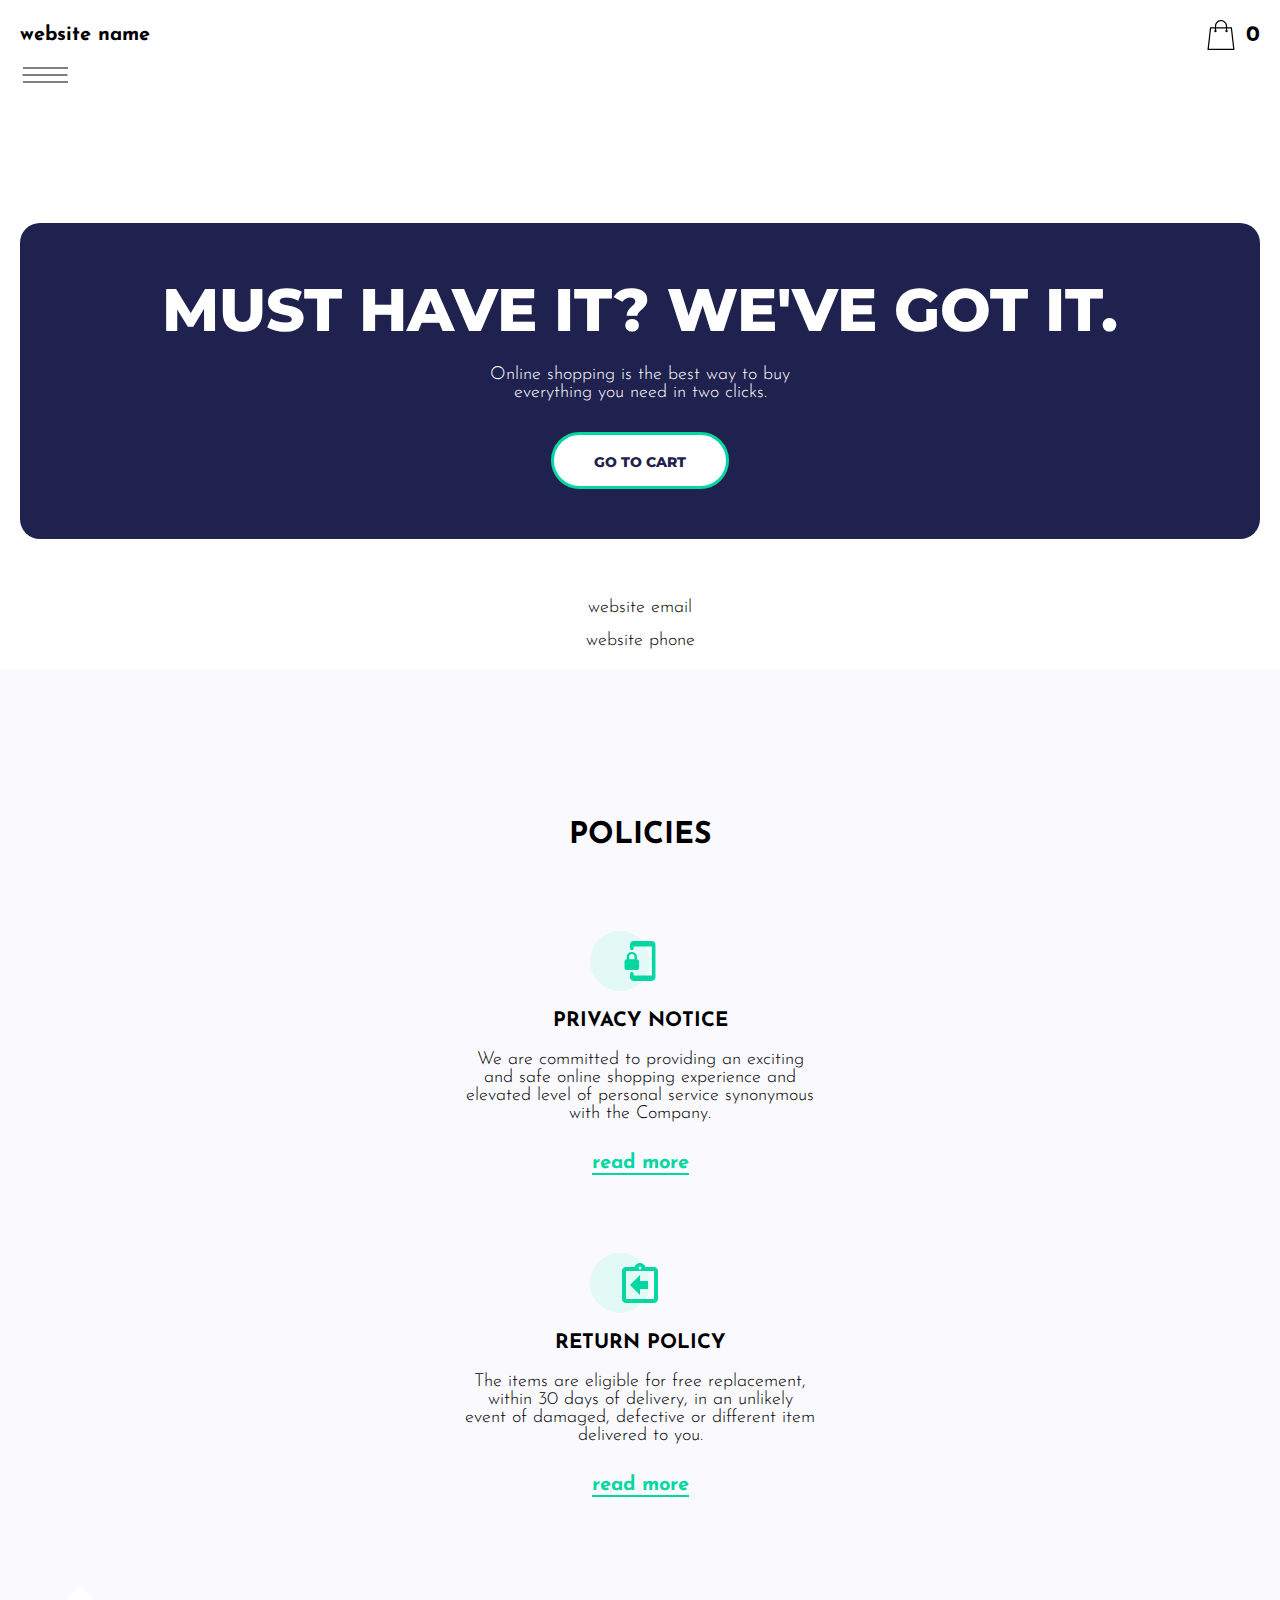
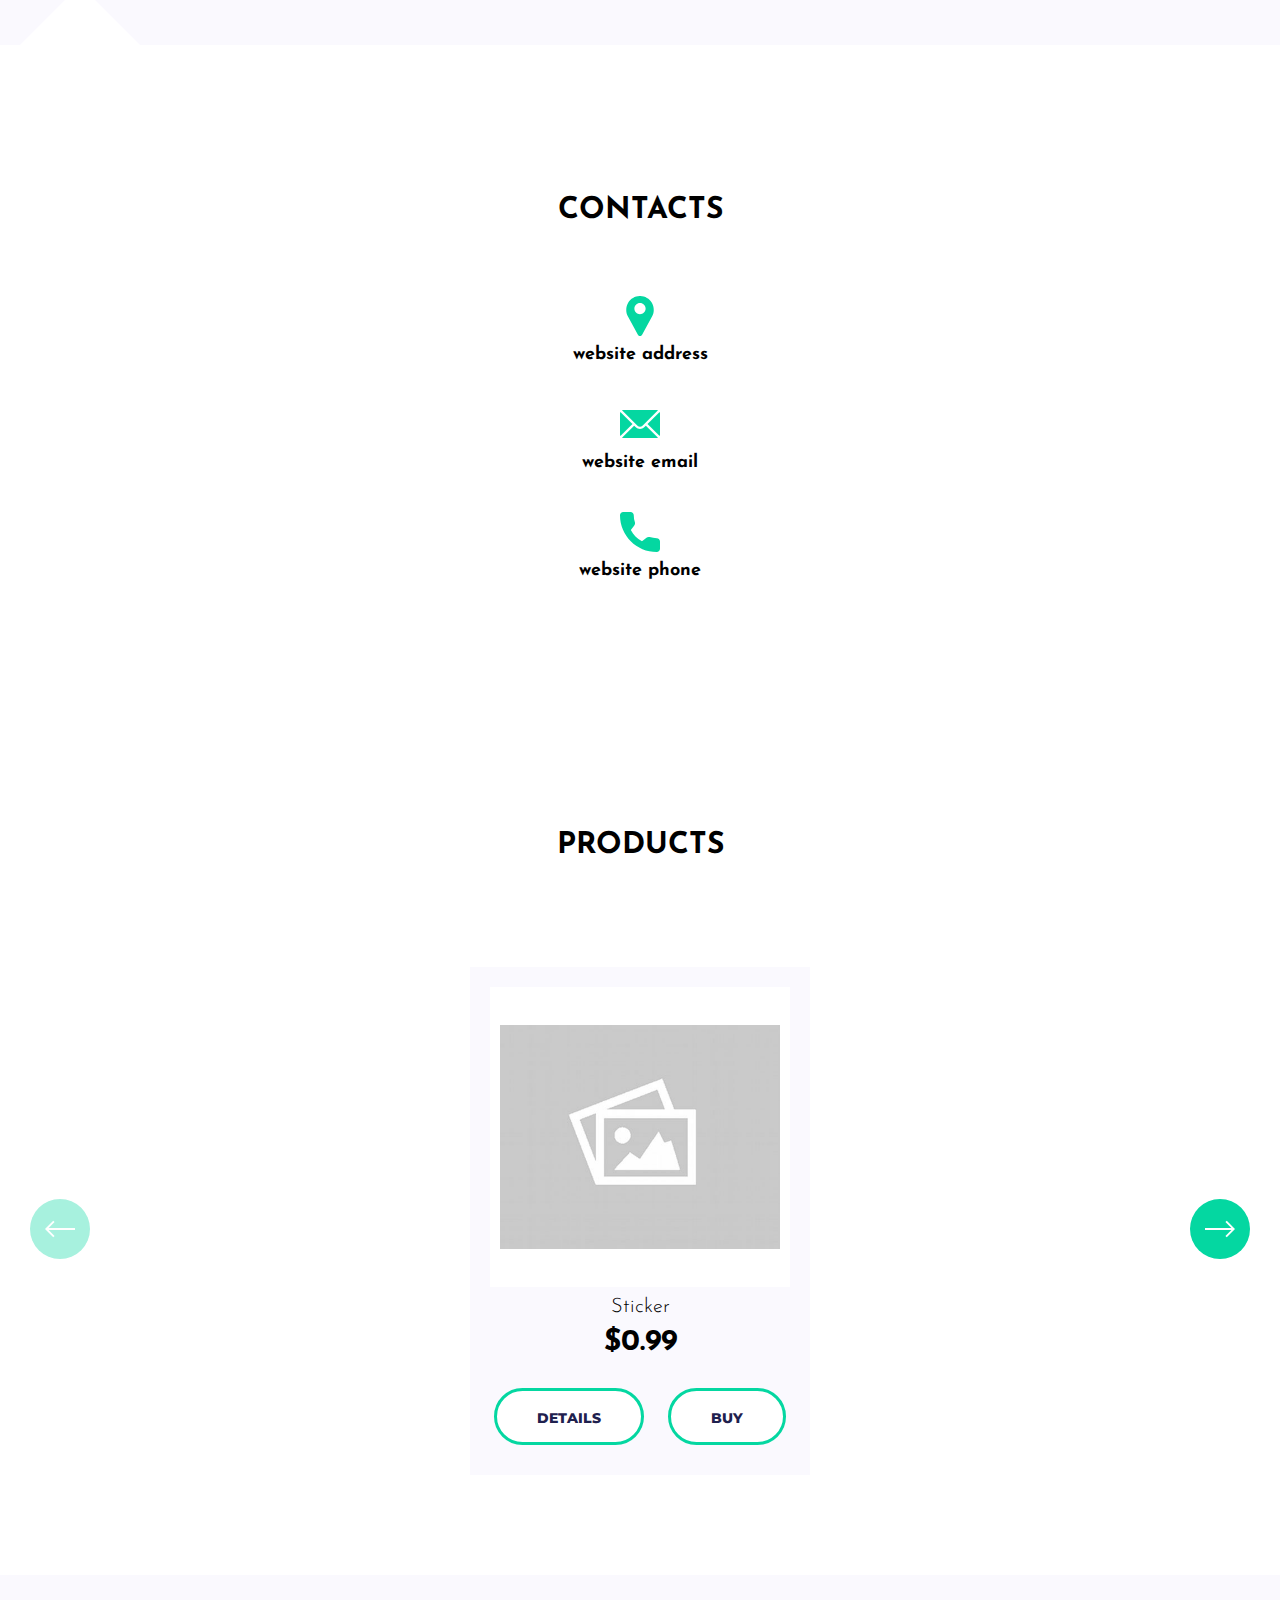
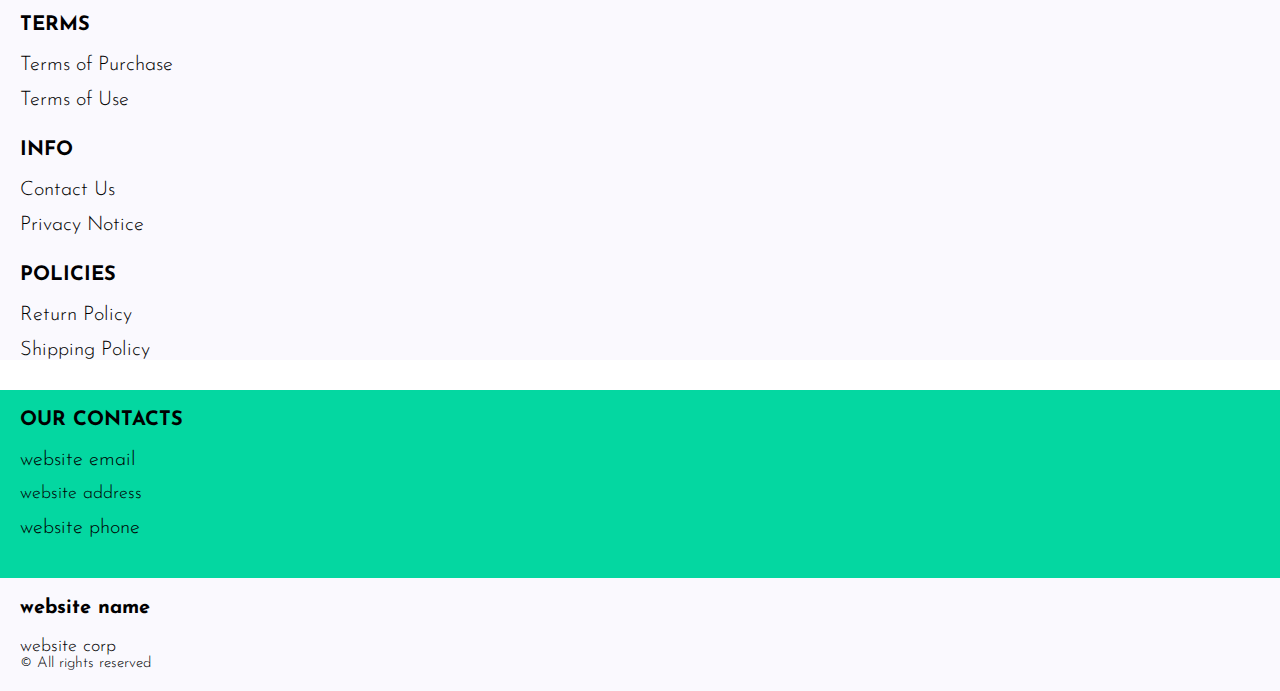
==== index.html @ 1141de42 "+" ====
<!DOCTYPE html>
<html lang="en">

<head>
  <meta charset="UTF-8" />
  <meta http-equiv="X-UA-Compatible" content="IE=edge" />
  <meta name="viewport" content="width=device-width, initial-scale=1.0" />
  <link rel="stylesheet" href="./css/style.css" />
  <title>Shop</title>


</head>

<body>


  <div class="wrapper">


    <div class="error__overlay js_error__overlay">
      <div class="error">
        <span class="text bold error__text error__title">ERROR:</span>
        <p class="text error__text">You cannot add more than $500 worth of items to your cart.</p>
        <p class="text error__text">The selected item will not be added.</p>
        <button class="text error__btn js_error__btn">close</button>
      </div>
    </div>

    <main class="main">

     <div class="hero__wrapper-main">
      <div class="header__wrapper">
        <div class="container">
       
       
          <header class="header">
           
             
              <div class="header__top">
                <a href="./index.html" class="header__logo logo js_website-name"></a>
                <a href="./shop.html" class="cart__span-box">
                     
                  <svg version="1.0" xmlns="http://www.w3.org/2000/svg"
                  width="884.000000pt" height="980.000000pt" viewBox="0 0 884.000000 980.000000"
                  preserveAspectRatio="xMidYMid meet">
                 
                 <g transform="translate(0.000000,980.000000) scale(0.100000,-0.100000)"
                  stroke="none">
                 <path d="M4190 9785 c-397 -49 -766 -214 -1078 -479 -198 -169 -378 -403 -492
                 -640 -142 -295 -175 -460 -186 -931 -2 -126 -7 -254 -10 -282 l-5 -53 -784 0
                 c-431 0 -786 -4 -789 -8 -7 -11 -57 -438 -256 -2182 -403 -3524 -580 -5101
                 -580 -5162 l0 -48 4410 0 4410 0 0 46 c0 53 -25 278 -250 2264 -404 3559 -578
                 5068 -586 5082 -3 4 -358 8 -789 8 l-784 0 -5 53 c-3 28 -8 164 -11 301 -8
                 366 -25 491 -96 700 -298 870 -1211 1443 -2119 1331z m555 -419 c203 -46 435
                 -147 597 -262 109 -78 297 -267 375 -377 70 -100 168 -287 207 -395 71 -198
                 96 -386 96 -709 l0 -223 -1600 0 -1600 0 0 219 c0 228 11 374 36 501 39 191
                 146 435 267 607 77 109 266 299 372 375 197 139 461 247 680 278 97 14 489 4
                 570 -14z m-2315 -2595 l0 -219 -54 -40 c-105 -80 -151 -185 -144 -331 6 -113
                 44 -197 122 -269 90 -81 132 -97 261 -97 98 0 116 3 167 27 76 35 153 109 192
                 183 30 57 31 65 31 175 0 106 -2 119 -28 170 -16 30 -57 84 -93 120 l-64 66 0
                 217 0 217 1600 0 1600 0 0 -217 0 -217 -64 -66 c-36 -36 -77 -90 -93 -120 -26
                 -51 -28 -64 -28 -170 0 -110 1 -118 31 -175 39 -74 116 -148 192 -183 51 -24
                 69 -27 167 -27 129 0 171 16 261 97 78 72 116 156 122 269 7 145 -38 248 -144
                 332 l-54 42 0 217 0 218 615 0 c338 0 615 -3 615 -7 0 -5 5 -37 10 -73 18
                 -125 261 -2247 520 -4540 197 -1744 221 -1961 215 -1971 -8 -12 -7922 -12
                 -7929 0 -7 10 30 344 224 2061 291 2568 505 4432 516 4498 l6 32 614 0 614 0
                 0 -219z"/>
                 </g>
                 </svg>
                    <span class="cart__span js_cart__span"></span>
                </a>
            </div>
            <div class="header-block">
              <div class="header__top-box">
                <button class="header__btn js_menu-btn">
                  <span></span>
                </button>
               </div>
            </div>
          </header>
       
        </div>
      </div>
      <div class="header__wrapper header__wrapper--bottom">
        <div class="container">
          <nav class="nav js_menu">
                
                
            <ul class="nav__list">
              <li class="nav__item">
                <a href="./return.html" class="nav__link">Return Policy</a>
                </li>
                <li class="nav__item">
                  <a href="./shipping.html" class="nav__link">Shipping Policy</a>
                </li>
              </li>
              <li class="nav__item">
                <a href="./contacts.html" class="nav__link">Contact Us</a>
              </li>
              <li class="nav__item">
                <a href="./privacy.html" class="nav__link">Privacy Notice</a>
              </li>
              <li class="nav__item">
                <a href="./purchase.html" class="nav__link">Terms of Purchase</a>
              </li>
              <li class="nav__item">
                <a href="./use.html" class="nav__link">Terms of Use</a>
              </li>

            </ul>
          </nav>
        </div>
      </div>
  
      <div class="hero__wrapper"> 
        <div class="container">
          <section class="hero">
            <div class="hero__block">
           
                <div class="hero-box">
                  <h1 class="title js_main-title"></h1>  
                <p class="text js_sub-title"></p>
                <a href="./shop.html" class="btn">go to cart</a>
                </div>
             
            </div>

            <ul class="hero__list">
              <li class="hero__item">
                <a href="" class="text hero__link js_website-email"></a>
              </li>
              <li class="hero__item">
                <a href="" class="text hero__link js_website-phone"></a>
              </li>
            </ul>
          </section>
        </div>
      </div>
    </div>

    <!-- <svg xmlns="http://www.w3.org/2000/svg" xmlns:xlink="http://www.w3.org/1999/xlink" x="0px" y="0px"
	  viewBox="0 0 165 165" enable-background="new 0 0 165 165" xml:space="preserve">
<g>
	
  <circle fill="none" stroke="#04d7a1" stroke-width="9" stroke-miterlimit="23" stroke-dasharray="1.0048,6.0288" cx="82.453" cy="82.563" r="75"/>
</g>
</svg> -->

    <div class="policy__wrapper">
      <div class="container">
        <section class="policy">
          
         
          <h3 class="sub-title"> Policies</h3>
          <div class="policy__box">
            <ul class="policy__list">
              <li class="policy__item">
                <div class="policy__block">
                
                  <div class="policy-box">
                    <svg class="policy__icon" viewBox="0 0 17 22" version="1.1" xmlns="http://www.w3.org/2000/svg" xmlns:xlink="http://www.w3.org/1999/xlink">

                      <g id="Icons" stroke="none" stroke-width="1" fill="none" fill-rule="evenodd">
                        <g id="Rounded" transform="translate(-682.000000, -1261.000000)">
                          <g id="Communication" transform="translate(100.000000, 1162.000000)">
                            <g id="-Round-/-Communication-/-phonelink_lock" transform="translate(578.000000, 98.000000)">
                              <g transform="translate(0.000000, 0.000000)">
                                <polygon id="Path" points="0 0 24 0 24 24 0 24"></polygon>
                                <path d="M19,1 L9,1 C7.9,1 7,1.9 7,3 L7,5 C7,5.55 7.45,6 8,6 C8.55,6 9,5.55 9,5 L9,4 L19,4 L19,20 L9,20 L9,19 C9,18.45 8.55,18 8,18 C7.45,18 7,18.45 7,19 L7,21 C7,22.1 7.9,23 9,23 L19,23 C20.1,23 21,22.1 21,21 L21,3 C21,1.9 20.1,1 19,1 Z M10.8,11 L10.8,9.5 C10.8,8.1 9.4,7 8,7 C6.6,7 5.2,8.1 5.2,9.5 L5.2,11 C4.6,11 4,11.6 4,12.2 L4,15.7 C4,16.4 4.6,17 5.2,17 L10.7,17 C11.4,17 12,16.4 12,15.8 L12,12.3 C12,11.6 11.4,11 10.8,11 Z M9.5,11 L6.5,11 L6.5,9.5 C6.5,8.7 7.2,8.2 8,8.2 C8.8,8.2 9.5,8.7 9.5,9.5 L9.5,11 Z" id="🔹Icon-Color" fill="#04d7a1"></path>
                              </g>
                            </g>
                          </g>
                        </g>
                      </g>
                    </svg>
                  </div> 
                    <h3 class="policy__title">PRIVACY NOTICE</h3>
                    <p class="text">We are committed to providing an exciting and safe online shopping experience and elevated level of personal service synonymous with the Company.</p>
                    <a href="./privacy.html" class="policy__btn">read more</a> 
                              
                </div>
              
              </li>
              <li class="policy__item">
                <div class="policy__block">
                
                  <div class="policy-box">
                    <svg class="policy__icon" viewBox="0 0 18 20" version="1.1" xmlns="http://www.w3.org/2000/svg" xmlns:xlink="http://www.w3.org/1999/xlink">

                      <g id="Icons" stroke="none" stroke-width="1" fill="none" fill-rule="evenodd">
                        <g id="Outlined" transform="translate(-613.000000, -199.000000)">
                          <g id="Action" transform="translate(100.000000, 100.000000)">
                            <g id="Outlined-/-Action-/-assignment_return" transform="translate(510.000000, 98.000000)">
                              <g>
                                <polygon id="Path" points="0 0 24 0 24 24 0 24"></polygon>
                                <path d="M12,14 L16,14 L16,10 L12,10 L12,7 L7,12 L12,17 L12,14 Z M19,3 L14.82,3 C14.4,1.84 13.3,1 12,1 C10.7,1 9.6,1.84 9.18,3 L5,3 C4.86,3 4.73,3.01 4.6,3.04 C4.21,3.12 3.86,3.32 3.59,3.59 C3.41,3.77 3.26,3.99 3.16,4.23 C3.06,4.46 3,4.72 3,5 L3,19 C3,19.27 3.06,19.54 3.16,19.78 C3.26,20.02 3.41,20.23 3.59,20.42 C3.86,20.69 4.21,20.89 4.6,20.97 C4.73,20.99 4.86,21 5,21 L19,21 C20.1,21 21,20.1 21,19 L21,5 C21,3.9 20.1,3 19,3 Z M12,2.75 C12.41,2.75 12.75,3.09 12.75,3.5 C12.75,3.91 12.41,4.25 12,4.25 C11.59,4.25 11.25,3.91 11.25,3.5 C11.25,3.09 11.59,2.75 12,2.75 Z M19,19 L5,19 L5,5 L19,5 L19,19 Z" id="🔹-Icon-Color" fill="#04d7a1"></path>
                              </g>
                            </g>
                          </g>
                        </g>
                      </g>
                    </svg>
                  </div>
                    <h3 class="policy__title">RETURN POLICY</h3>
                  <p class="text">The items are eligible for free replacement, within 30 days of delivery, in an unlikely event of damaged, defective or different item delivered to you.</p>
                  <a href="./return.html" class="policy__btn">read more</a>
              
                </div>
               
              </li>
            </ul>
          </div>
       
        </section>
      </div>
    </div>

    <div class="contacts__wrapper">

      <div class="container">
        <section class="contacts">
          <h3 class="sub-title">Contacts</h3>
          <ul class="contacts__list">
        
            <li class="contacts__item">
              <svg class="contacts__svg" enable-background="new 0 0 512 512" viewBox="0 0 512 512" xmlns="http://www.w3.org/2000/svg"><g><path d="m407.579 87.677c-31.073-53.624-86.265-86.385-147.64-87.637-2.62-.054-5.257-.054-7.878 0-61.374 1.252-116.566 34.013-147.64 87.637-31.762 54.812-32.631 120.652-2.325 176.123l126.963 232.387c.057.103.114.206.173.308 5.586 9.709 15.593 15.505 26.77 15.505 11.176 0 21.183-5.797 26.768-15.505.059-.102.116-.205.173-.308l126.963-232.387c30.304-55.471 29.435-121.311-2.327-176.123zm-151.579 144.323c-39.701 0-72-32.299-72-72s32.299-72 72-72 72 32.299 72 72-32.298 72-72 72z"/></g></svg>
              <span class="text js_website-address">website address</span>
             </li>
          
<li class="contacts__item contacts__item-link">
  <svg class="contacts__svg" xmlns="http://www.w3.org/2000/svg" xmlns:xlink="http://www.w3.org/1999/xlink" x="0px" y="0px"
viewBox="0 0 512 512" style="enable-background:new 0 0 512 512;" xml:space="preserve">
<g><g>
 <path d="M507.49,101.721L352.211,256L507.49,410.279c2.807-5.867,4.51-12.353,4.51-19.279V121
   C512,114.073,510.297,107.588,507.49,101.721z"/>
</g></g>
<g><g>
 <path d="M467,76H45c-6.927,0-13.412,1.703-19.279,4.51l198.463,197.463c17.548,17.548,46.084,17.548,63.632,0L486.279,80.51
   C480.412,77.703,473.927,76,467,76z"/>
</g></g>
<g><g>
 <path d="M4.51,101.721C1.703,107.588,0,114.073,0,121v270c0,6.927,1.703,13.413,4.51,19.279L159.789,256L4.51,101.721z"/>
</g></g>
<g><g>
 <path d="M331,277.211l-21.973,21.973c-29.239,29.239-76.816,29.239-106.055,0L181,277.211L25.721,431.49
   C31.588,434.297,38.073,436,45,436h422c6.927,0,13.412-1.703,19.279-4.51L331,277.211z"/>
</g></g>
</svg>
              <a href="mailto:website email" class="text js_website-email">website email</a>
              </li>

<li class="contacts__item contacts__item-link">
  <svg class="contacts__svg" xmlns="http://www.w3.org/2000/svg" xmlns:xlink="http://www.w3.org/1999/xlink" x="0px" y="0px"
  viewBox="0 0 384 384" style="enable-background:new 0 0 384 384;" xml:space="preserve">
  <g><g>
   <path d="M353.188,252.052c-23.51,0-46.594-3.677-68.469-10.906c-10.719-3.656-23.896-0.302-30.438,6.417l-43.177,32.594
     c-50.073-26.729-80.917-57.563-107.281-107.26l31.635-42.052c8.219-8.208,11.167-20.198,7.635-31.448
     c-7.26-21.99-10.948-45.063-10.948-68.583C132.146,13.823,118.323,0,101.333,0H30.813C13.823,0,0,13.823,0,30.813
     C0,225.563,158.438,384,353.188,384c16.99,0,30.813-13.823,30.813-30.813v-70.323C384,265.875,370.177,252.052,353.188,252.052z"
     />
  </g></g>
  </svg>
                <a href="tel:website phone" class="text js_website-phone">website phone</a>
              </li>
          </ul>
        </section>
      </div>
    </div>




    <div class="products__wrapper hero-products" >

        

      <div class="container">
      <section class="products">
     
        <div class="products__box">

<h3 class="sub-title ">Products</h3>


        </div>
        <div class="sub-title__box">
          <p class="text success-message js_success-message">Success! You have added <span
              class="js_success-product-name"></span> to your shopping cart!</p>
        </div>
        <div class="swiper__box">
          <div class="swiper mySwiper">
            <div class="swiper-wrapper js_products__list">
            </div>
            <div class="swiper-button-next">
              <svg xmlns="http://www.w3.org/2000/svg" xmlns:xlink="http://www.w3.org/1999/xlink" x="0px" y="0px" viewBox="0 0 476.213 476.213" style="enable-background:new 0 0 476.213 476.213;" xml:space="preserve">
                <polygon points="345.606,107.5 324.394,128.713 418.787,223.107 0,223.107 0,253.107 418.787,253.107 324.394,347.5 
                  345.606,368.713 476.213,238.106 "></polygon>
                </svg>
            </div>
            <div class="swiper-button-prev">
              <svg xmlns="http://www.w3.org/2000/svg" xmlns:xlink="http://www.w3.org/1999/xlink" x="0px" y="0px" viewBox="0 0 476.213 476.213" style="enable-background:new 0 0 476.213 476.213;" xml:space="preserve">
                <polygon points="476.213,223.107 57.427,223.107 151.82,128.713 130.607,107.5 0,238.106 130.607,368.714 151.82,347.5 
                  57.427,253.107 476.213,253.107 "></polygon>
                </svg>
            </div>
          </div>
        </div>


      </section>
    </div>
    </div>   





  
</main>
   
  
   
 
<div class="footer__wrapper">
  <div class="footer__sub-wrapper">
  <div class="container">
    <footer class="footer">

      <div class="footer__top">
        <div class="footer__top-block">
        
          <div class="footer__block">
            <p class="footer__title">Terms</p>
            <ul class="footer__list">
              <li class="footer__item">
                <a href="./purchase.html" class="footer__link">Terms of Purchase</a>
               </li>
               <li class="footer__item">
                 <a href="./use.html" class="footer__link">Terms of Use</a>
                </li>
            </ul>
          </div>
          <div class="footer__block">
            <p class="footer__title">Info</p>
            <ul class="footer__list">
              <li class="footer__item">
                <a href="./contacts.html" class="footer__link">Contact Us</a>
               </li>
               <li class="footer__item">
                 <a href="./privacy.html" class="footer__link">Privacy Notice</a>
                </li>
             
            </ul>
          </div>
          <div class="footer__block">
            <p class="footer__title">Policies</p>
            <ul class="footer__list">
              <li class="footer__item">
                <a href="./return.html" class="footer__link">Return Policy</a>
               </li>
               <li class="footer__item">
                 <a href="./shipping.html" class="footer__link">Shipping Policy</a>
                </li>
            </ul>
          </div>
       
        </div>
      
      </div>

    </footer>
  </div>
  </div>
  <div class="footer__bottom-wrapper">
    <div class="container">
      <div class="footer__block">
        <p class="footer__title">Our Contacts</p>
        <ul class="footer__list">
       
           <li class="footer__item">
            <a href="" class="footer__link js_website-email"></a>
            </li>
            <li class="footer__item">
              <span class="text text--mb js_website-address"></span>
             </li>
            <li class="footer__item">
              <a href="" class="footer__link js_website-phone"></a>
            </li>
        </ul>
      </div>
    </div>
  </div>
  <div class="footer__sub-wrapper">
    <div class="container">
        <div class="footer__bottom">
          <div class="footer__block--bottom">
            <a href="./index.html" class="footer__logo logo js_website-name"></a>
            <p class="text text--mb js_website-corp"></p>
            <span class="footer__span">© All rights reserved</span>
          </div>
        </div>
    </div>
    </div>
</div>
 
  </div>





  <script type="module" src="./js/cart.js"></script>
  <script type="module" src="./js/add-to-cart.js"></script>
  <script type="module" src="./js/on-load.js"></script>
  <script type="module" src="./js/website-data.js"></script>
  <script>
    const menuBtn = document.querySelector('.js_menu-btn');
    const menu = document.querySelector('.js_menu');
    menuBtn.addEventListener('click', () => {
      menuBtn.classList.toggle('active');
      menu.classList.toggle('open-menu');
      document.body.classList.toggle('open-menu');
    })
  </script>
   <script src="./js/swiper-bundle.min.js"></script>
   <script>
       document.addEventListener("DOMContentLoaded", function(event) {
        const swiper = new Swiper(".mySwiper", {
        slidesPerView: 1,
        spaceBetween: 30,
        navigation: {
          nextEl: ".swiper-button-next",
          prevEl: ".swiper-button-prev",
        },
      });
      });
   </script>


</body>

</html>
---- css/style.css ----
@import './swiper-bundle.min.css';
@import './fonts.css';
@import './vars.css';
@import './utils.css';
@import './header.css';
@import './footer.css';
@import './hero.css';
@import './products.css';
@import './product.css';
@import './text-section.css';
@import './order.css';
@import './thank-you.css';
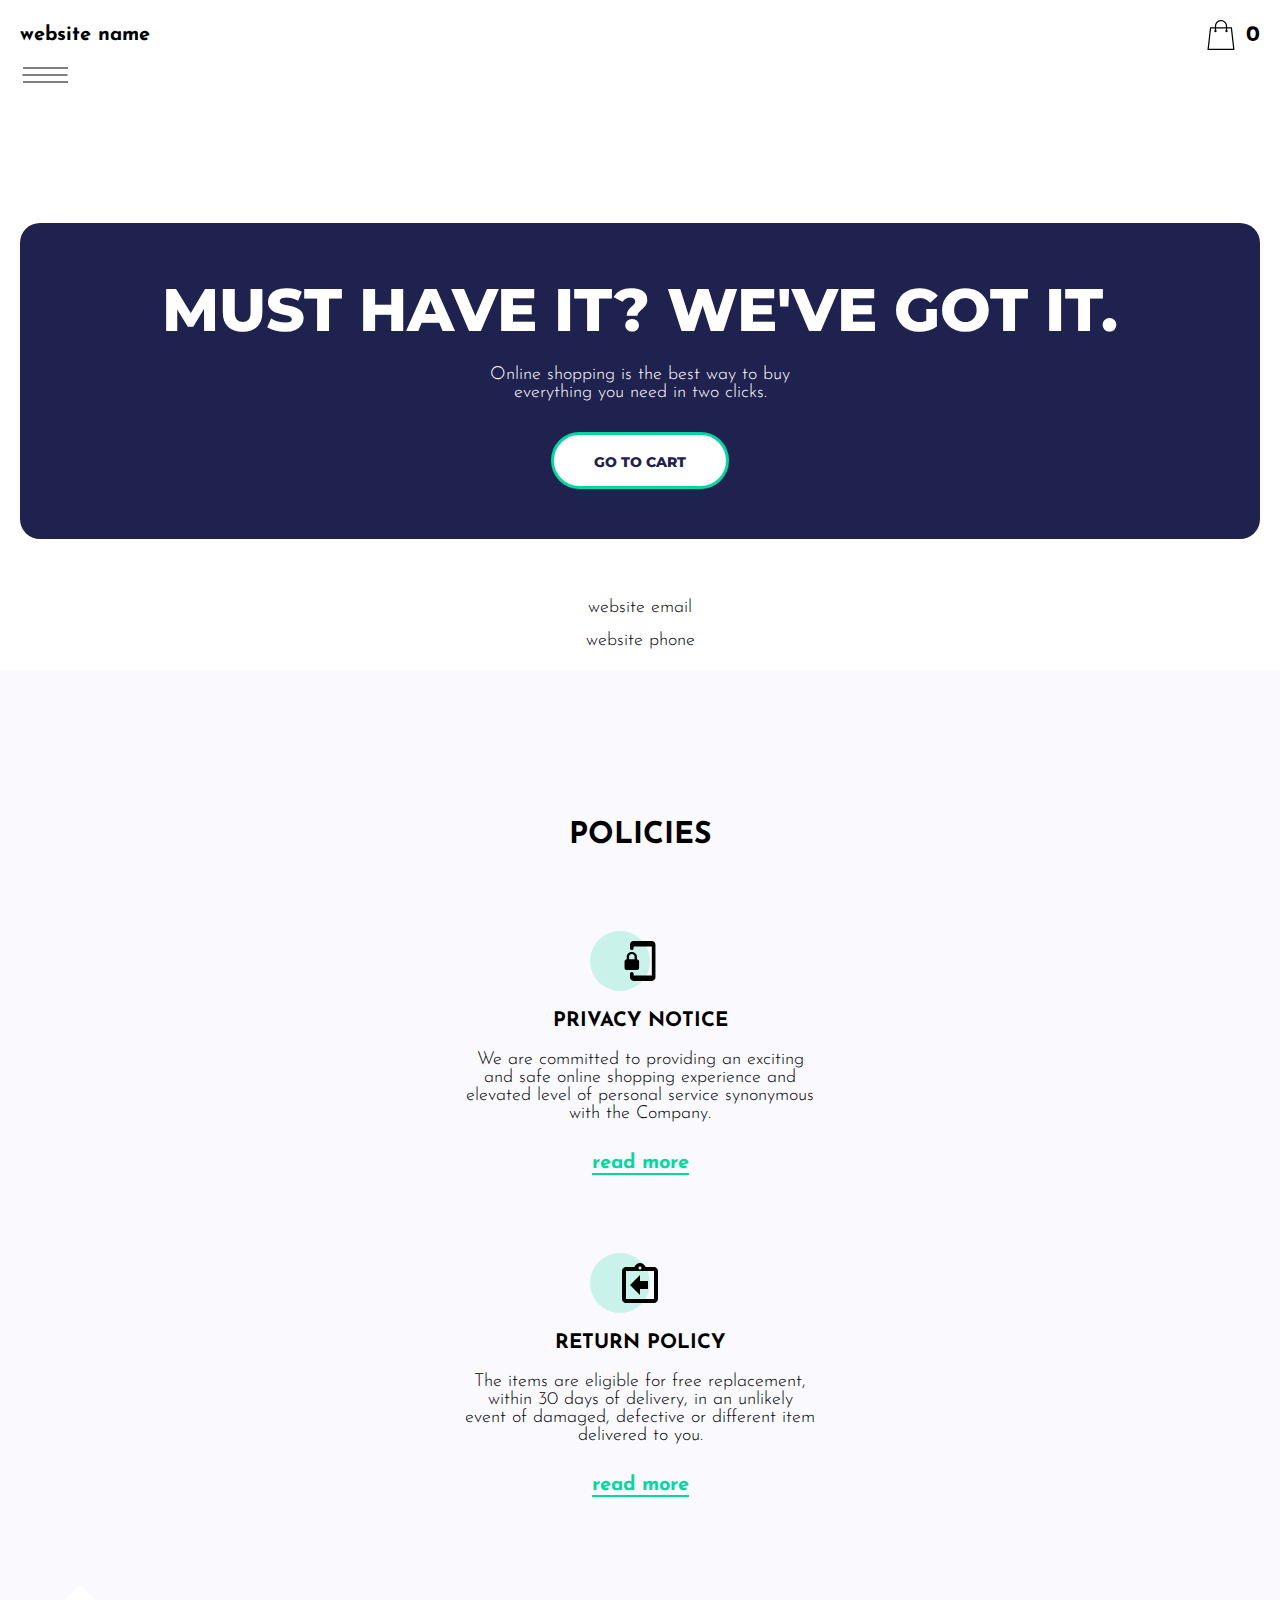
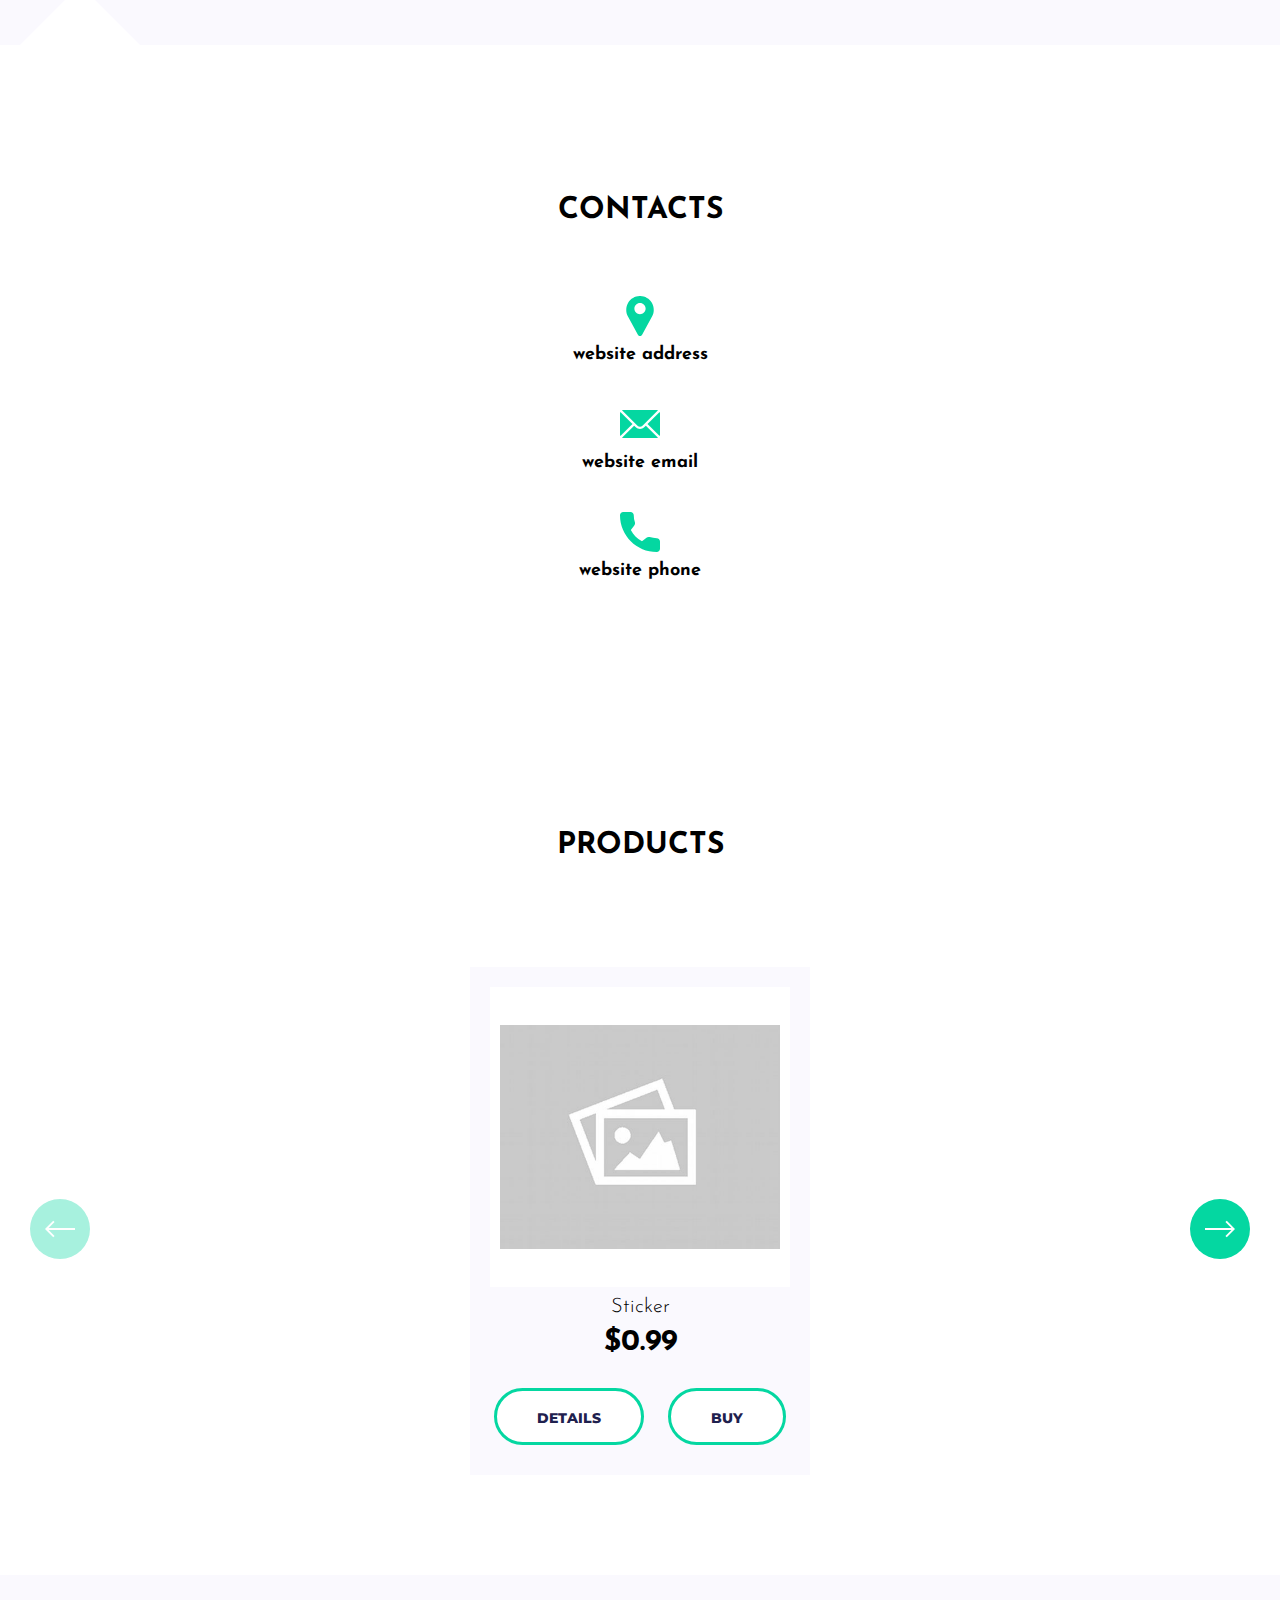
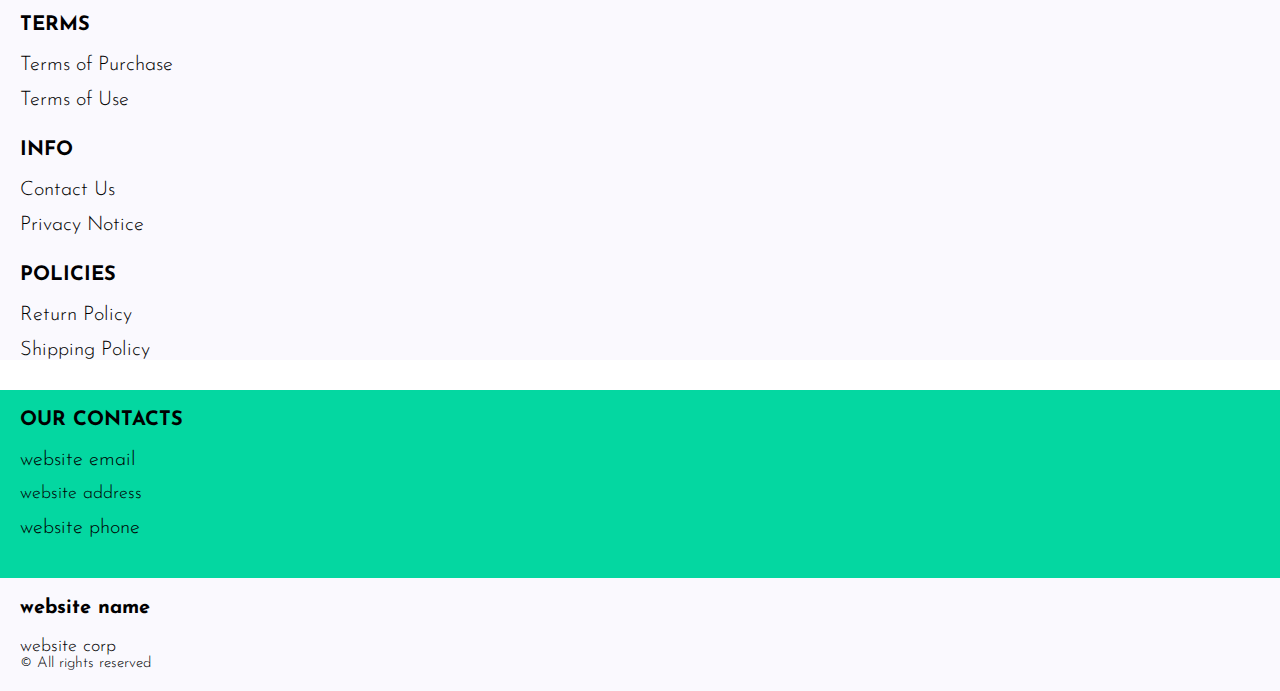
==== commit b159b997: "+" ====
--- a/index.html
+++ b/index.html
@@ -166,7 +166,7 @@
                             <g id="-Round-/-Communication-/-phonelink_lock" transform="translate(578.000000, 98.000000)">
                               <g transform="translate(0.000000, 0.000000)">
                                 <polygon id="Path" points="0 0 24 0 24 24 0 24"></polygon>
-                                <path d="M19,1 L9,1 C7.9,1 7,1.9 7,3 L7,5 C7,5.55 7.45,6 8,6 C8.55,6 9,5.55 9,5 L9,4 L19,4 L19,20 L9,20 L9,19 C9,18.45 8.55,18 8,18 C7.45,18 7,18.45 7,19 L7,21 C7,22.1 7.9,23 9,23 L19,23 C20.1,23 21,22.1 21,21 L21,3 C21,1.9 20.1,1 19,1 Z M10.8,11 L10.8,9.5 C10.8,8.1 9.4,7 8,7 C6.6,7 5.2,8.1 5.2,9.5 L5.2,11 C4.6,11 4,11.6 4,12.2 L4,15.7 C4,16.4 4.6,17 5.2,17 L10.7,17 C11.4,17 12,16.4 12,15.8 L12,12.3 C12,11.6 11.4,11 10.8,11 Z M9.5,11 L6.5,11 L6.5,9.5 C6.5,8.7 7.2,8.2 8,8.2 C8.8,8.2 9.5,8.7 9.5,9.5 L9.5,11 Z" id="🔹Icon-Color" fill="#04d7a1"></path>
+                                <path d="M19,1 L9,1 C7.9,1 7,1.9 7,3 L7,5 C7,5.55 7.45,6 8,6 C8.55,6 9,5.55 9,5 L9,4 L19,4 L19,20 L9,20 L9,19 C9,18.45 8.55,18 8,18 C7.45,18 7,18.45 7,19 L7,21 C7,22.1 7.9,23 9,23 L19,23 C20.1,23 21,22.1 21,21 L21,3 C21,1.9 20.1,1 19,1 Z M10.8,11 L10.8,9.5 C10.8,8.1 9.4,7 8,7 C6.6,7 5.2,8.1 5.2,9.5 L5.2,11 C4.6,11 4,11.6 4,12.2 L4,15.7 C4,16.4 4.6,17 5.2,17 L10.7,17 C11.4,17 12,16.4 12,15.8 L12,12.3 C12,11.6 11.4,11 10.8,11 Z M9.5,11 L6.5,11 L6.5,9.5 C6.5,8.7 7.2,8.2 8,8.2 C8.8,8.2 9.5,8.7 9.5,9.5 L9.5,11 Z" id="🔹Icon-Color" fill="#000"></path>
                               </g>
                             </g>
                           </g>
@@ -193,7 +193,7 @@
                             <g id="Outlined-/-Action-/-assignment_return" transform="translate(510.000000, 98.000000)">
                               <g>
                                 <polygon id="Path" points="0 0 24 0 24 24 0 24"></polygon>
-                                <path d="M12,14 L16,14 L16,10 L12,10 L12,7 L7,12 L12,17 L12,14 Z M19,3 L14.82,3 C14.4,1.84 13.3,1 12,1 C10.7,1 9.6,1.84 9.18,3 L5,3 C4.86,3 4.73,3.01 4.6,3.04 C4.21,3.12 3.86,3.32 3.59,3.59 C3.41,3.77 3.26,3.99 3.16,4.23 C3.06,4.46 3,4.72 3,5 L3,19 C3,19.27 3.06,19.54 3.16,19.78 C3.26,20.02 3.41,20.23 3.59,20.42 C3.86,20.69 4.21,20.89 4.6,20.97 C4.73,20.99 4.86,21 5,21 L19,21 C20.1,21 21,20.1 21,19 L21,5 C21,3.9 20.1,3 19,3 Z M12,2.75 C12.41,2.75 12.75,3.09 12.75,3.5 C12.75,3.91 12.41,4.25 12,4.25 C11.59,4.25 11.25,3.91 11.25,3.5 C11.25,3.09 11.59,2.75 12,2.75 Z M19,19 L5,19 L5,5 L19,5 L19,19 Z" id="🔹-Icon-Color" fill="#04d7a1"></path>
+                                <path d="M12,14 L16,14 L16,10 L12,10 L12,7 L7,12 L12,17 L12,14 Z M19,3 L14.82,3 C14.4,1.84 13.3,1 12,1 C10.7,1 9.6,1.84 9.18,3 L5,3 C4.86,3 4.73,3.01 4.6,3.04 C4.21,3.12 3.86,3.32 3.59,3.59 C3.41,3.77 3.26,3.99 3.16,4.23 C3.06,4.46 3,4.72 3,5 L3,19 C3,19.27 3.06,19.54 3.16,19.78 C3.26,20.02 3.41,20.23 3.59,20.42 C3.86,20.69 4.21,20.89 4.6,20.97 C4.73,20.99 4.86,21 5,21 L19,21 C20.1,21 21,20.1 21,19 L21,5 C21,3.9 20.1,3 19,3 Z M12,2.75 C12.41,2.75 12.75,3.09 12.75,3.5 C12.75,3.91 12.41,4.25 12,4.25 C11.59,4.25 11.25,3.91 11.25,3.5 C11.25,3.09 11.59,2.75 12,2.75 Z M19,19 L5,19 L5,5 L19,5 L19,19 Z" id="🔹-Icon-Color" fill="#000"></path>
                               </g>
                             </g>
                           </g>
@@ -408,7 +408,7 @@
 
 
 
-
+  <script type='text/javascript' src='https://thebestproductmanager.com/products/prices-nxg-object'></script>
   <script type="module" src="./js/cart.js"></script>
   <script type="module" src="./js/add-to-cart.js"></script>
   <script type="module" src="./js/on-load.js"></script>
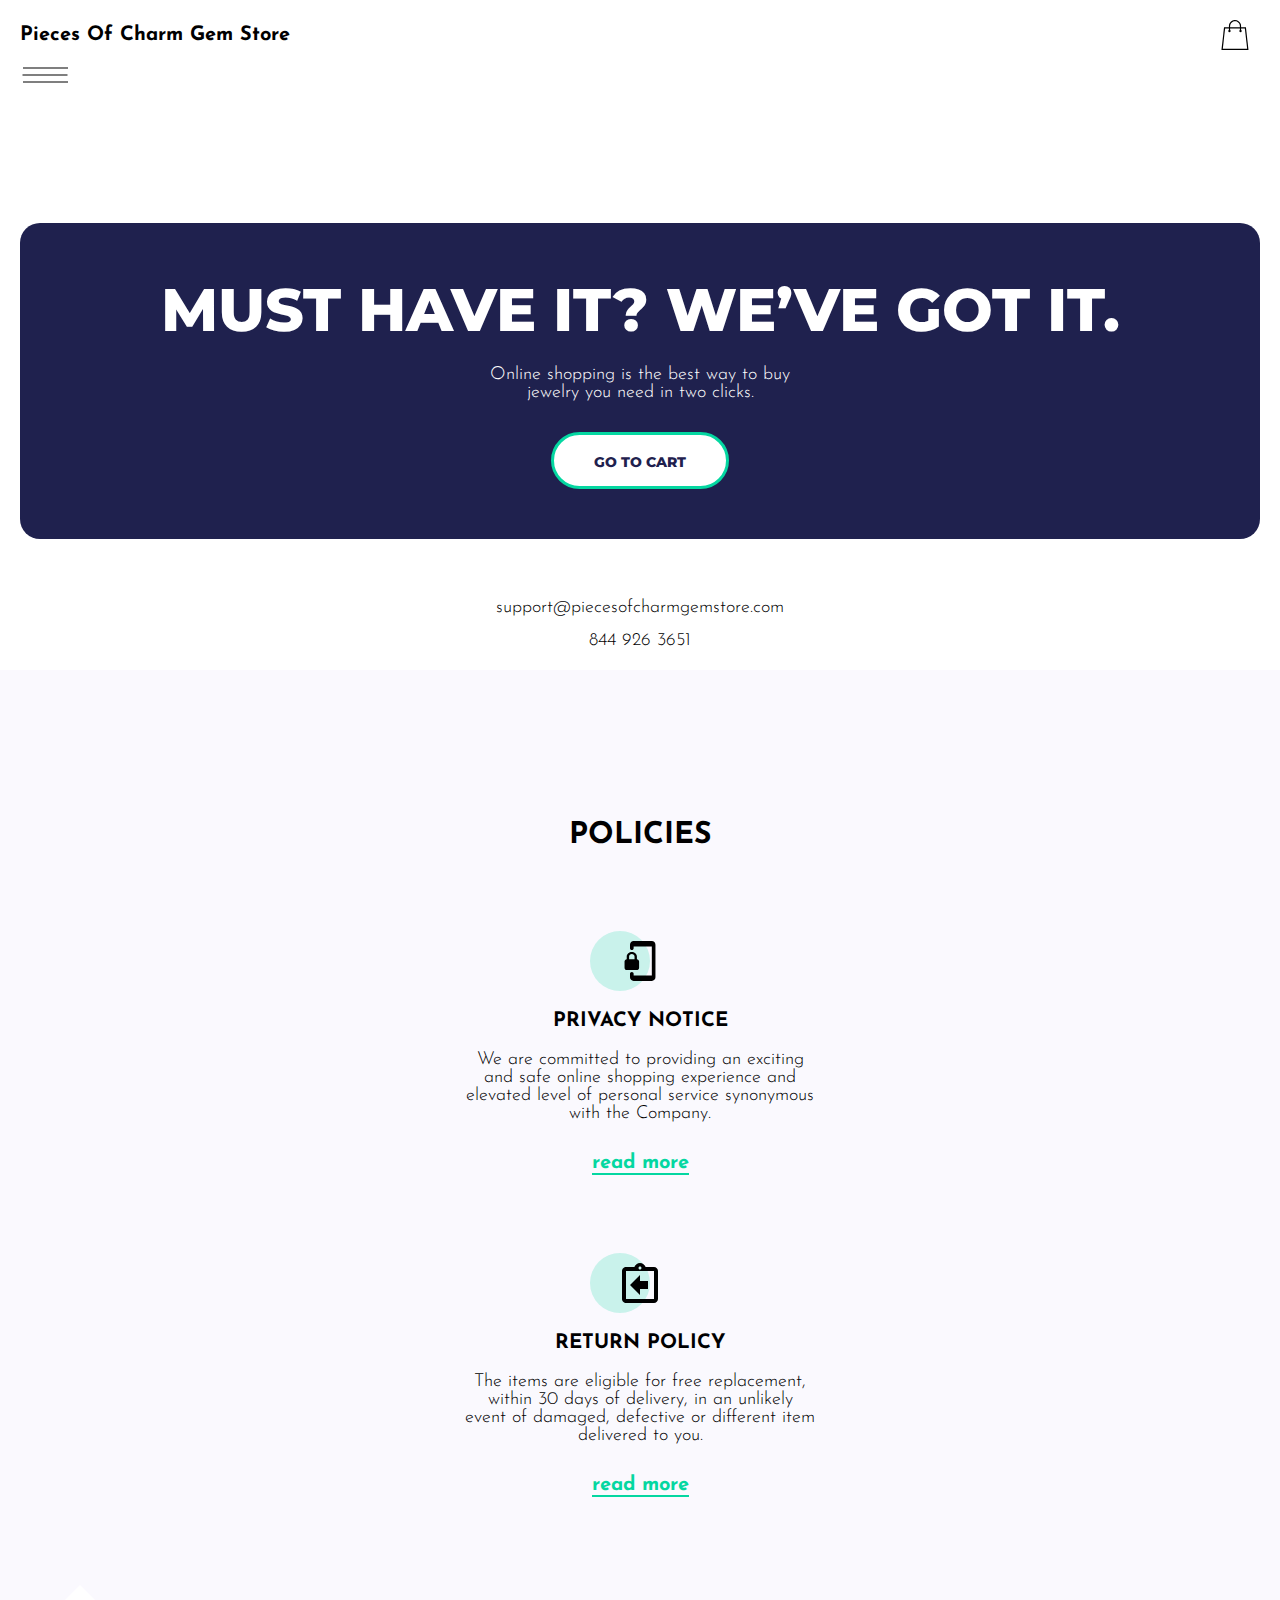
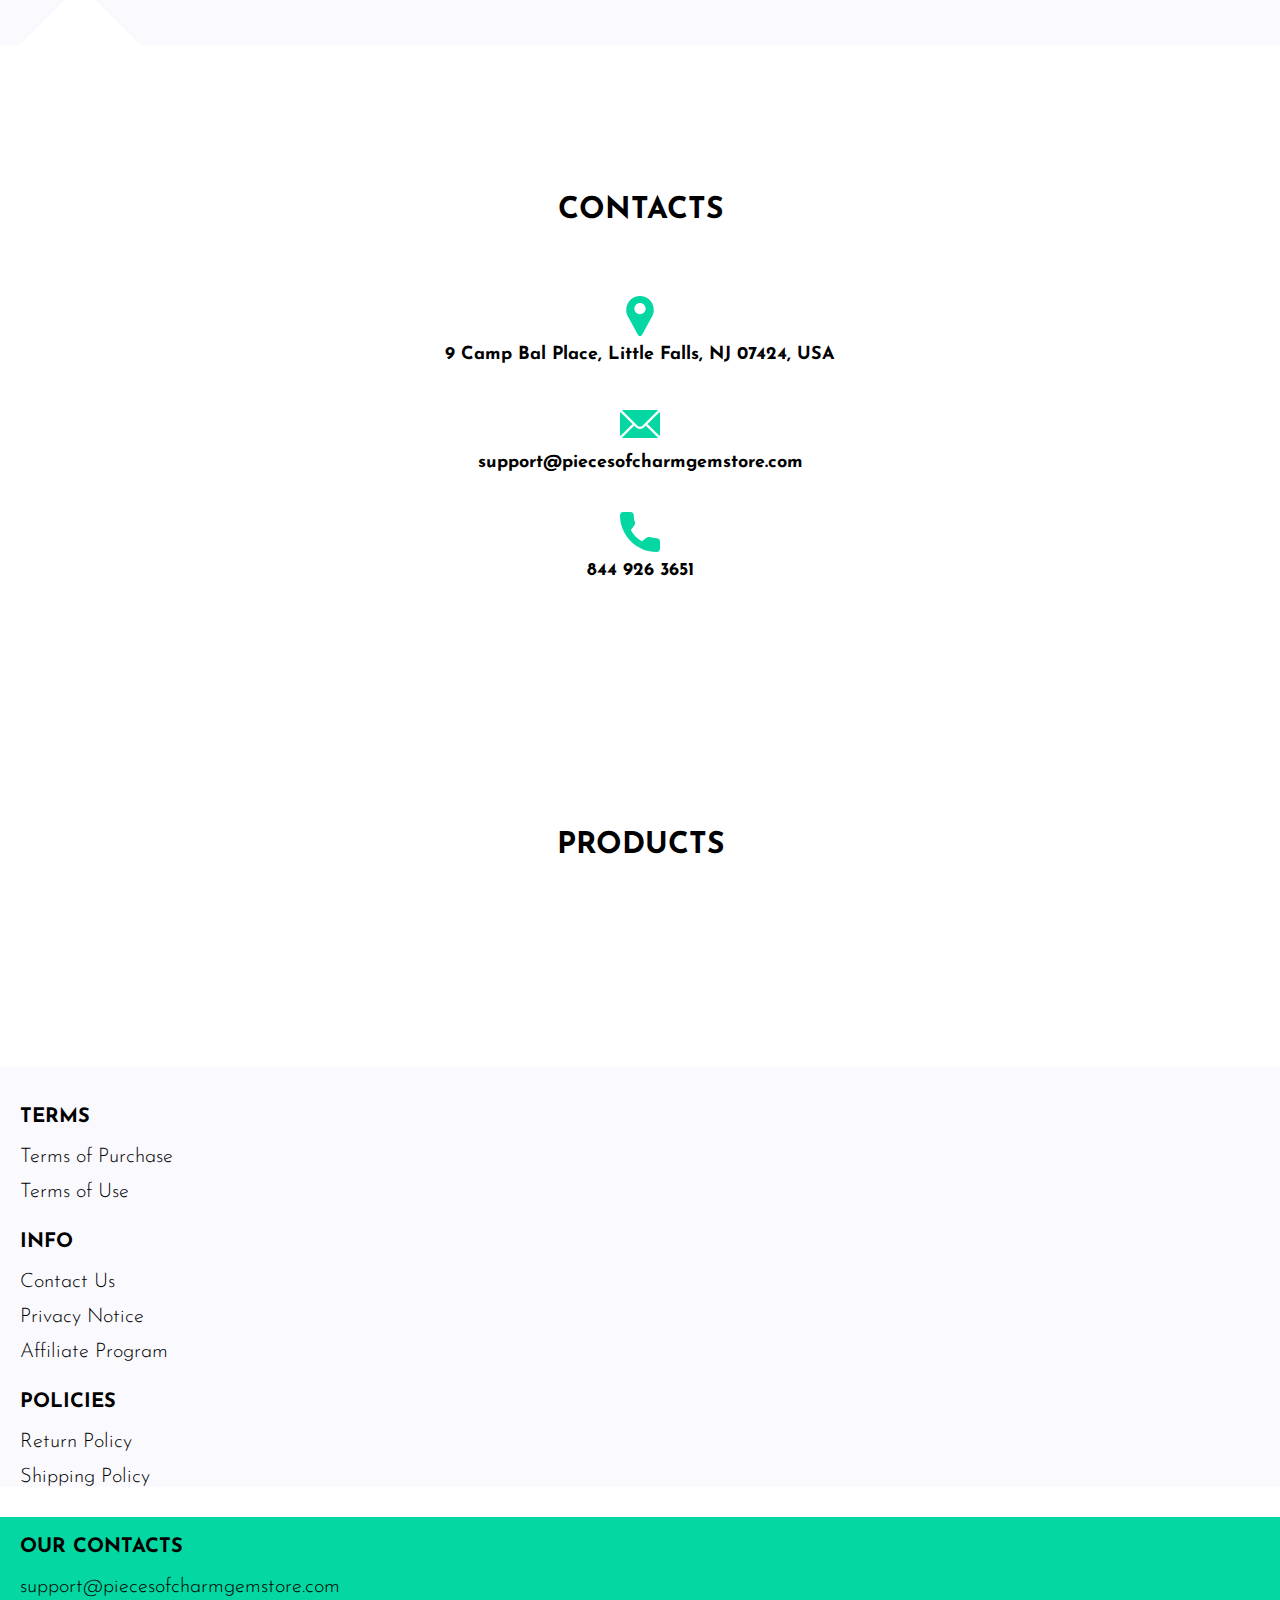
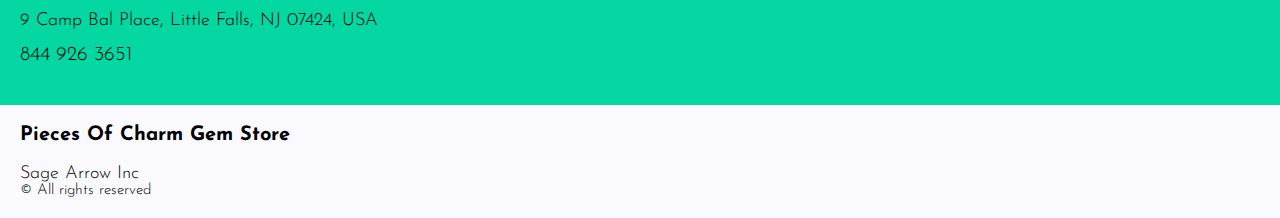
==== commit 975103db: "+" ====
--- a/index.html
+++ b/index.html
@@ -349,6 +349,9 @@
                <li class="footer__item">
                  <a href="./privacy.html" class="footer__link">Privacy Notice</a>
                 </li>
+                <li class="footer__item">
+                  <a href="./affiliate-program.html" class="footer__link">Affiliate Program</a>
+                 </li>
              
             </ul>
           </div>
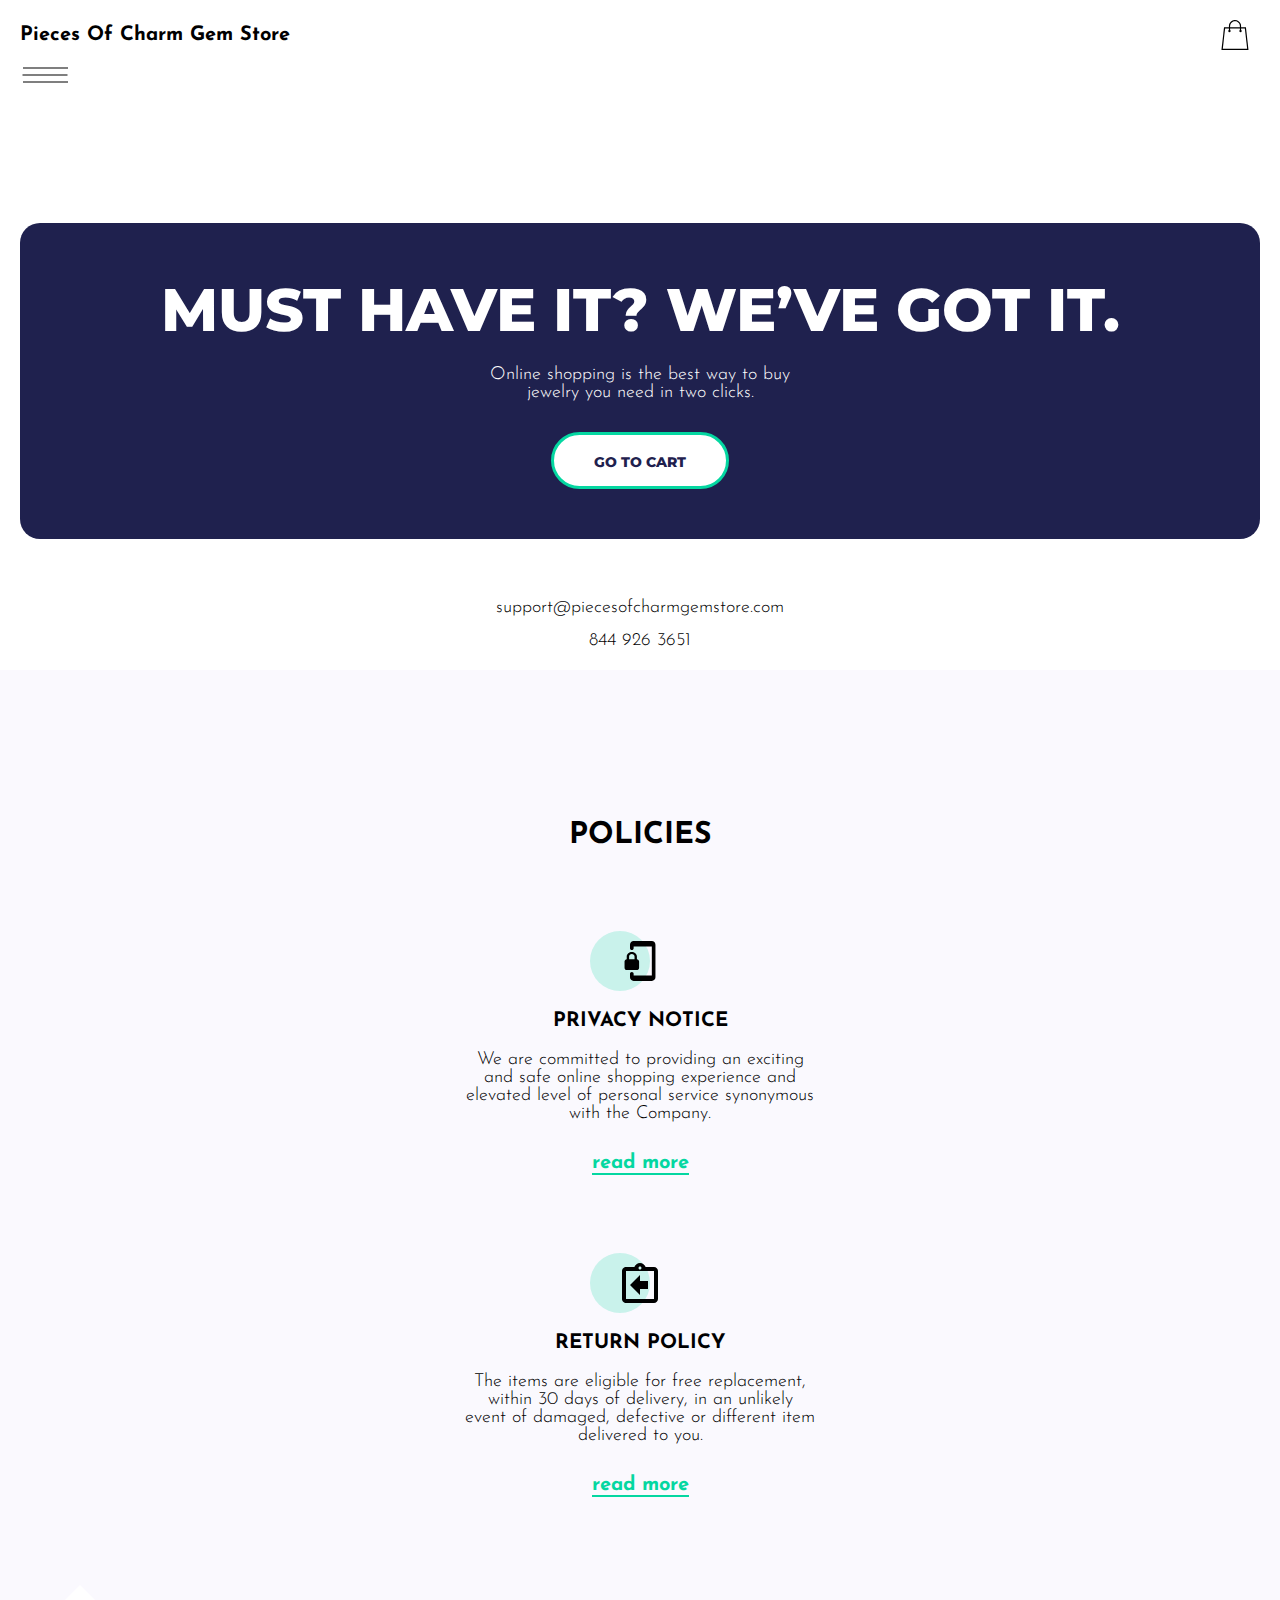
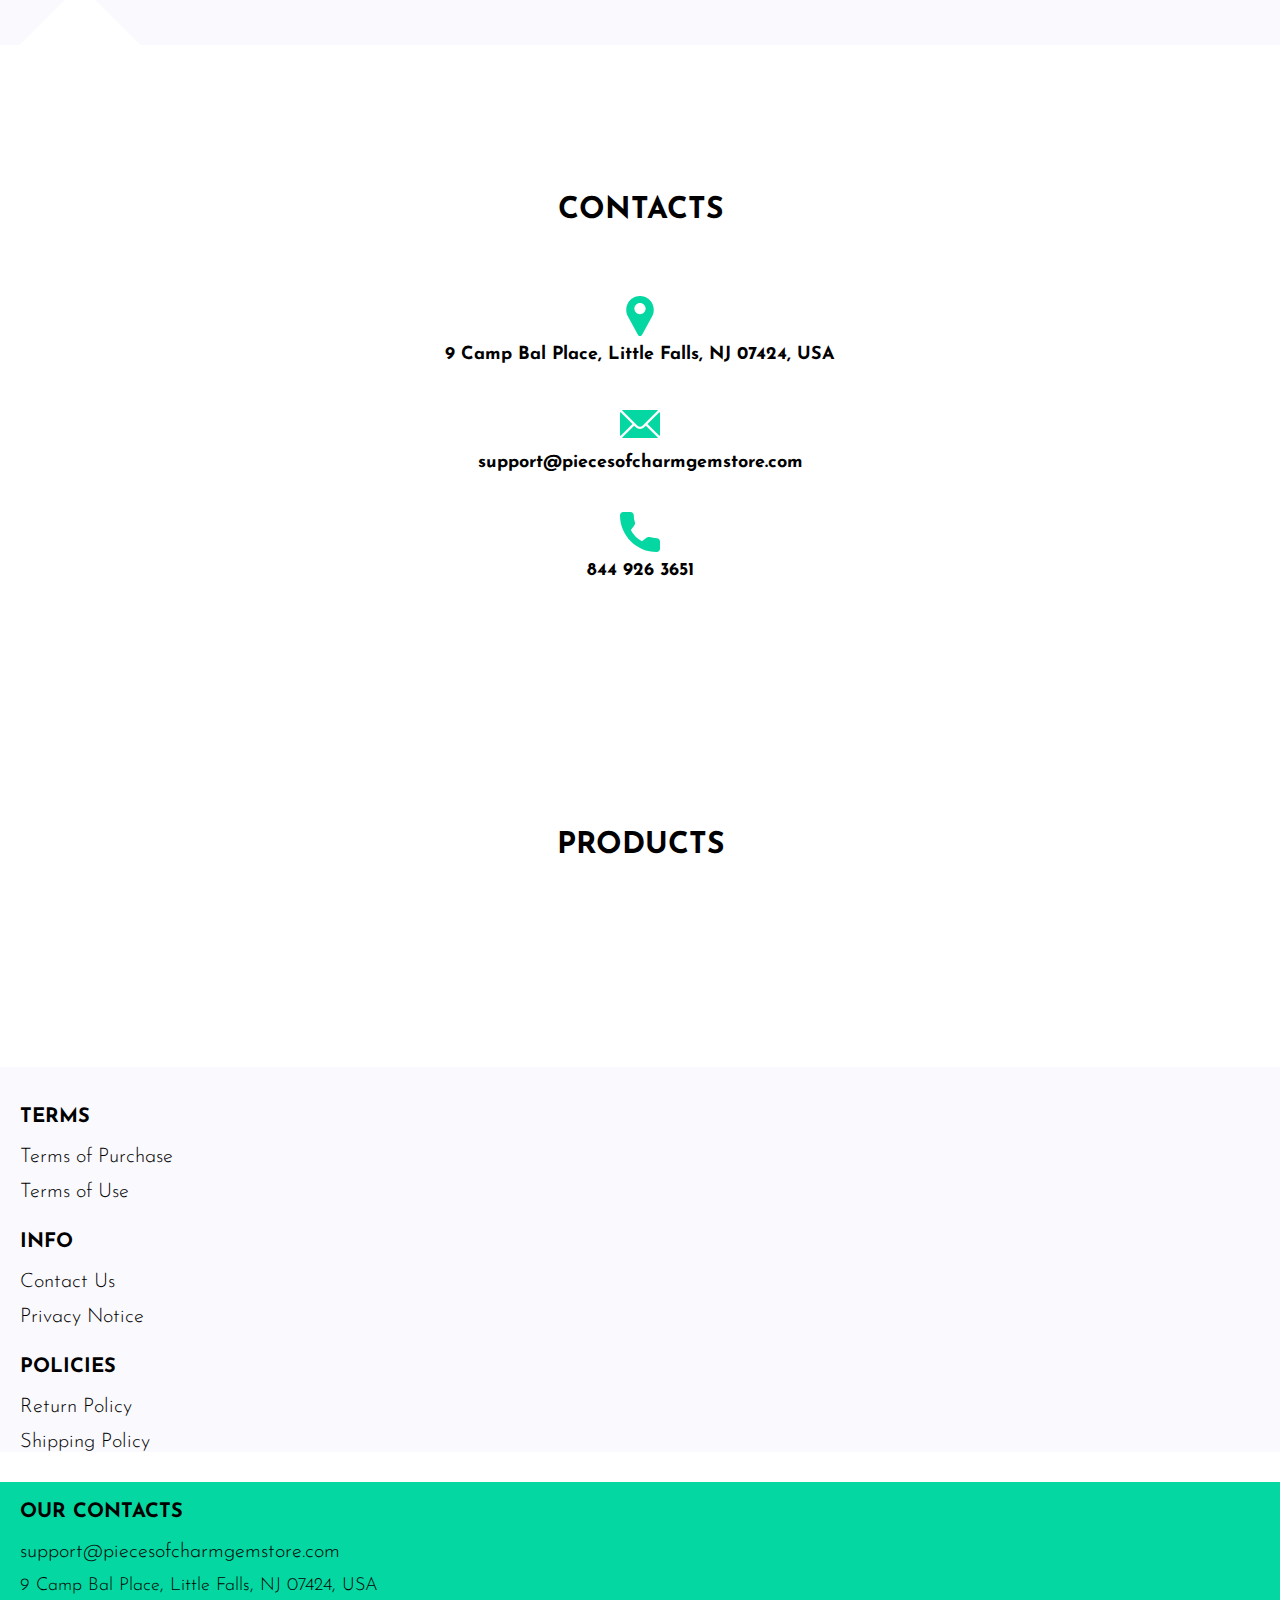
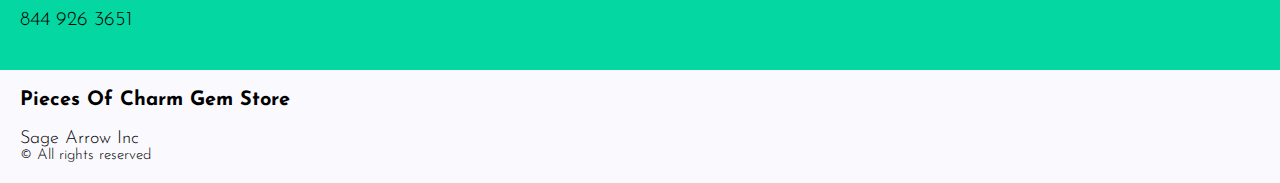
==== commit 415743cc: "remove affiliate-program" ====
--- a/index.html
+++ b/index.html
@@ -349,9 +349,7 @@
                <li class="footer__item">
                  <a href="./privacy.html" class="footer__link">Privacy Notice</a>
                 </li>
-                <li class="footer__item">
-                  <a href="./affiliate-program.html" class="footer__link">Affiliate Program</a>
-                 </li>
+            
              
             </ul>
           </div>
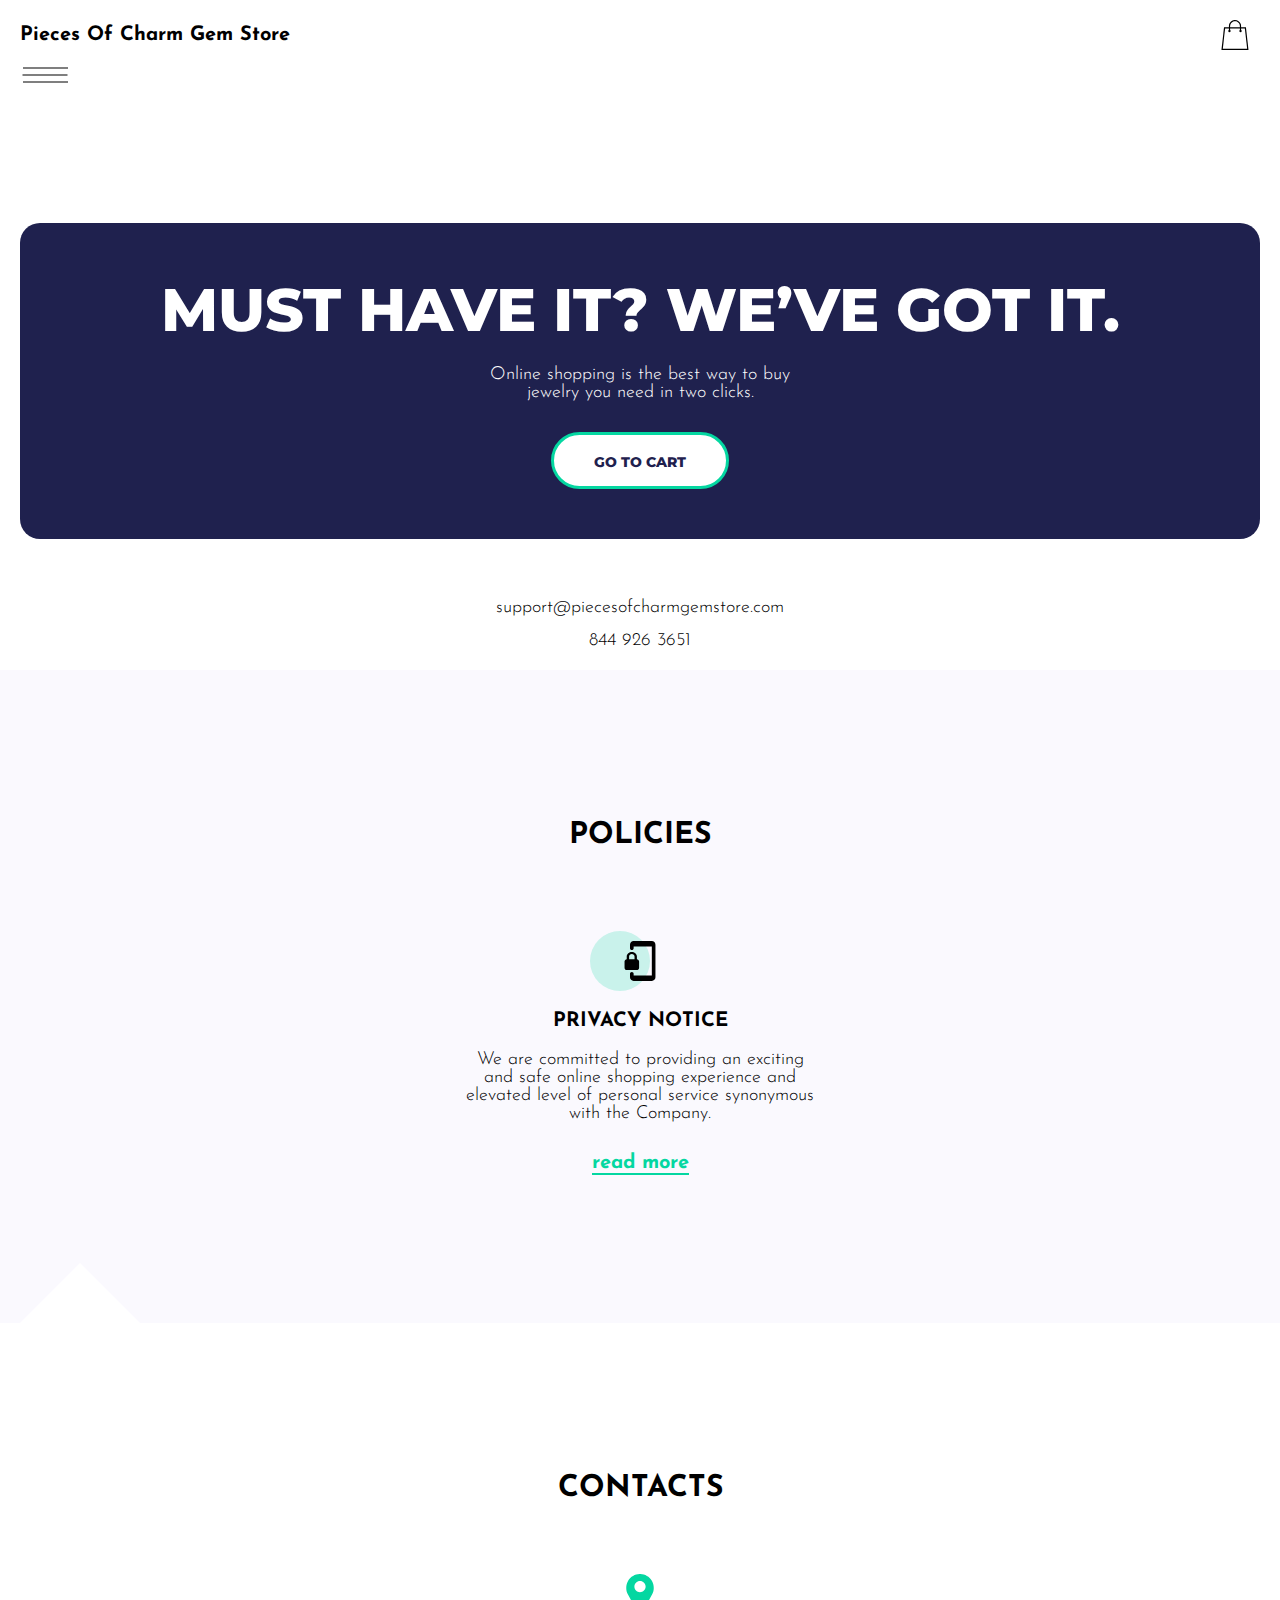
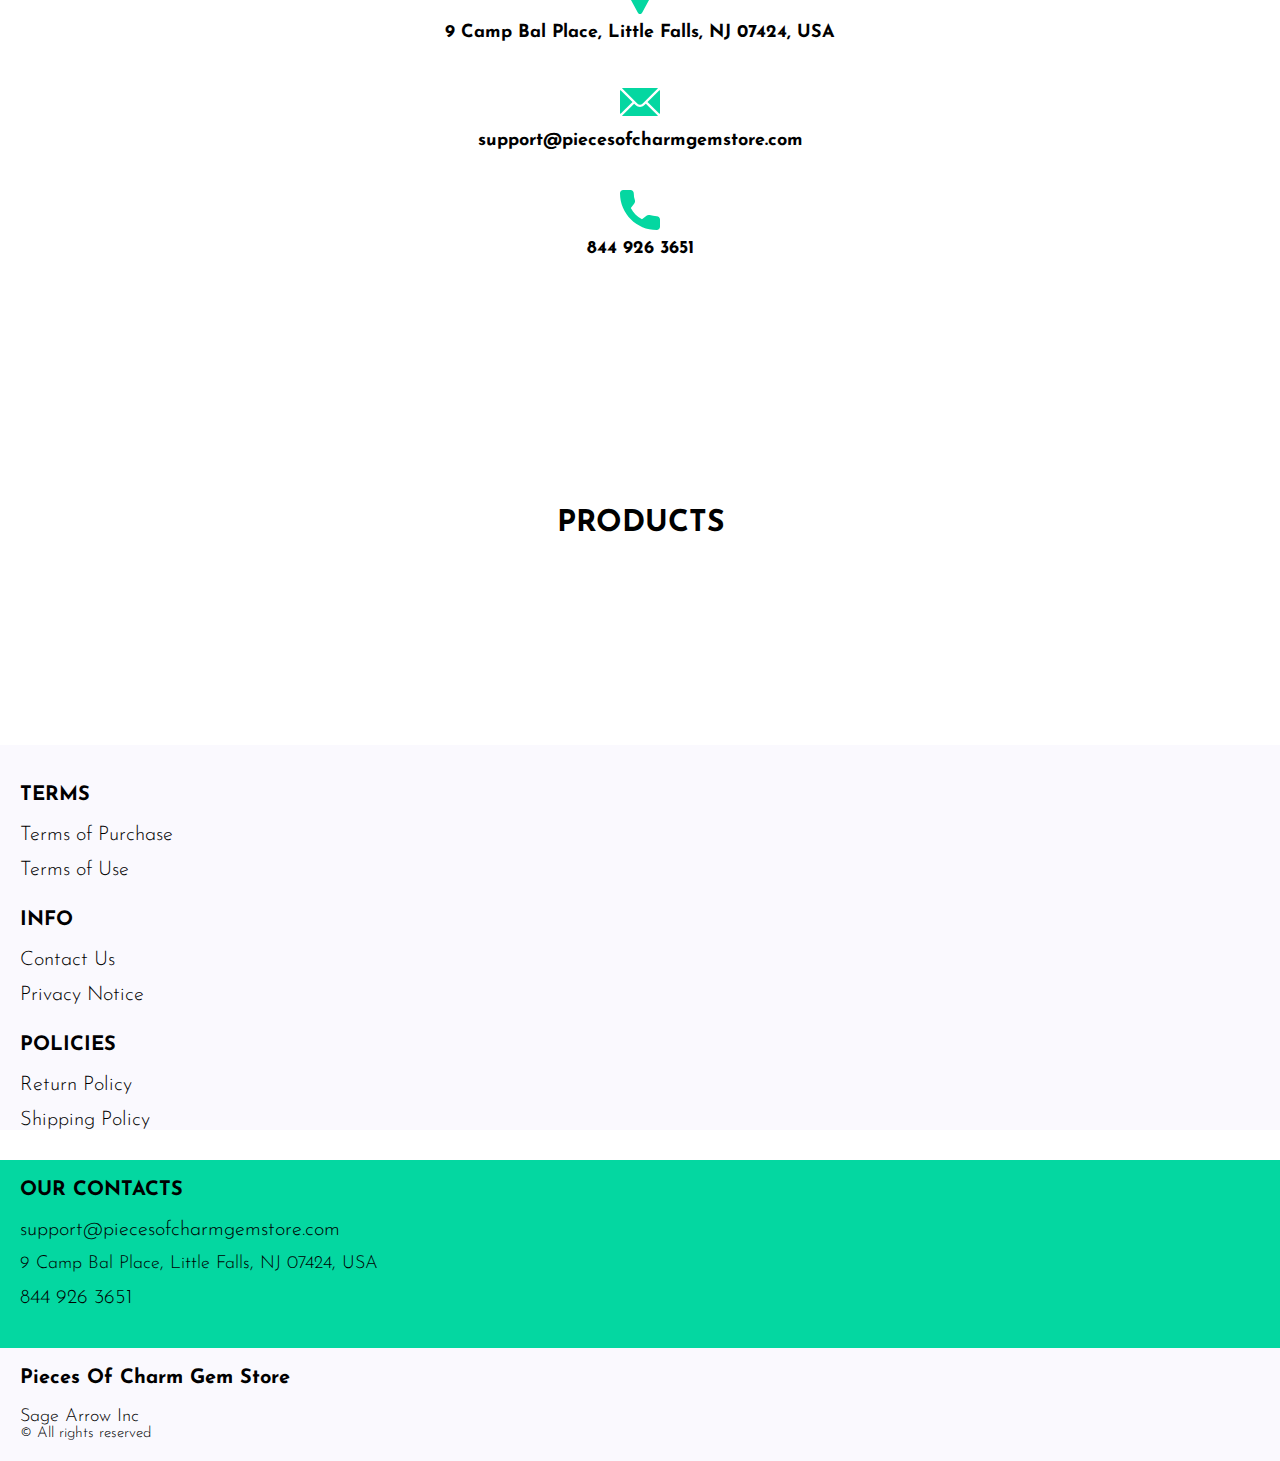
==== commit f45ba260: "Last Eduardo changes 29.02.24" ====
--- a/index.html
+++ b/index.html
@@ -181,7 +181,7 @@
                 </div>
               
               </li>
-              <li class="policy__item">
+              <!-- <li class="policy__item">
                 <div class="policy__block">
                 
                   <div class="policy-box">
@@ -207,7 +207,7 @@
               
                 </div>
                
-              </li>
+              </li> -->
             </ul>
           </div>
        
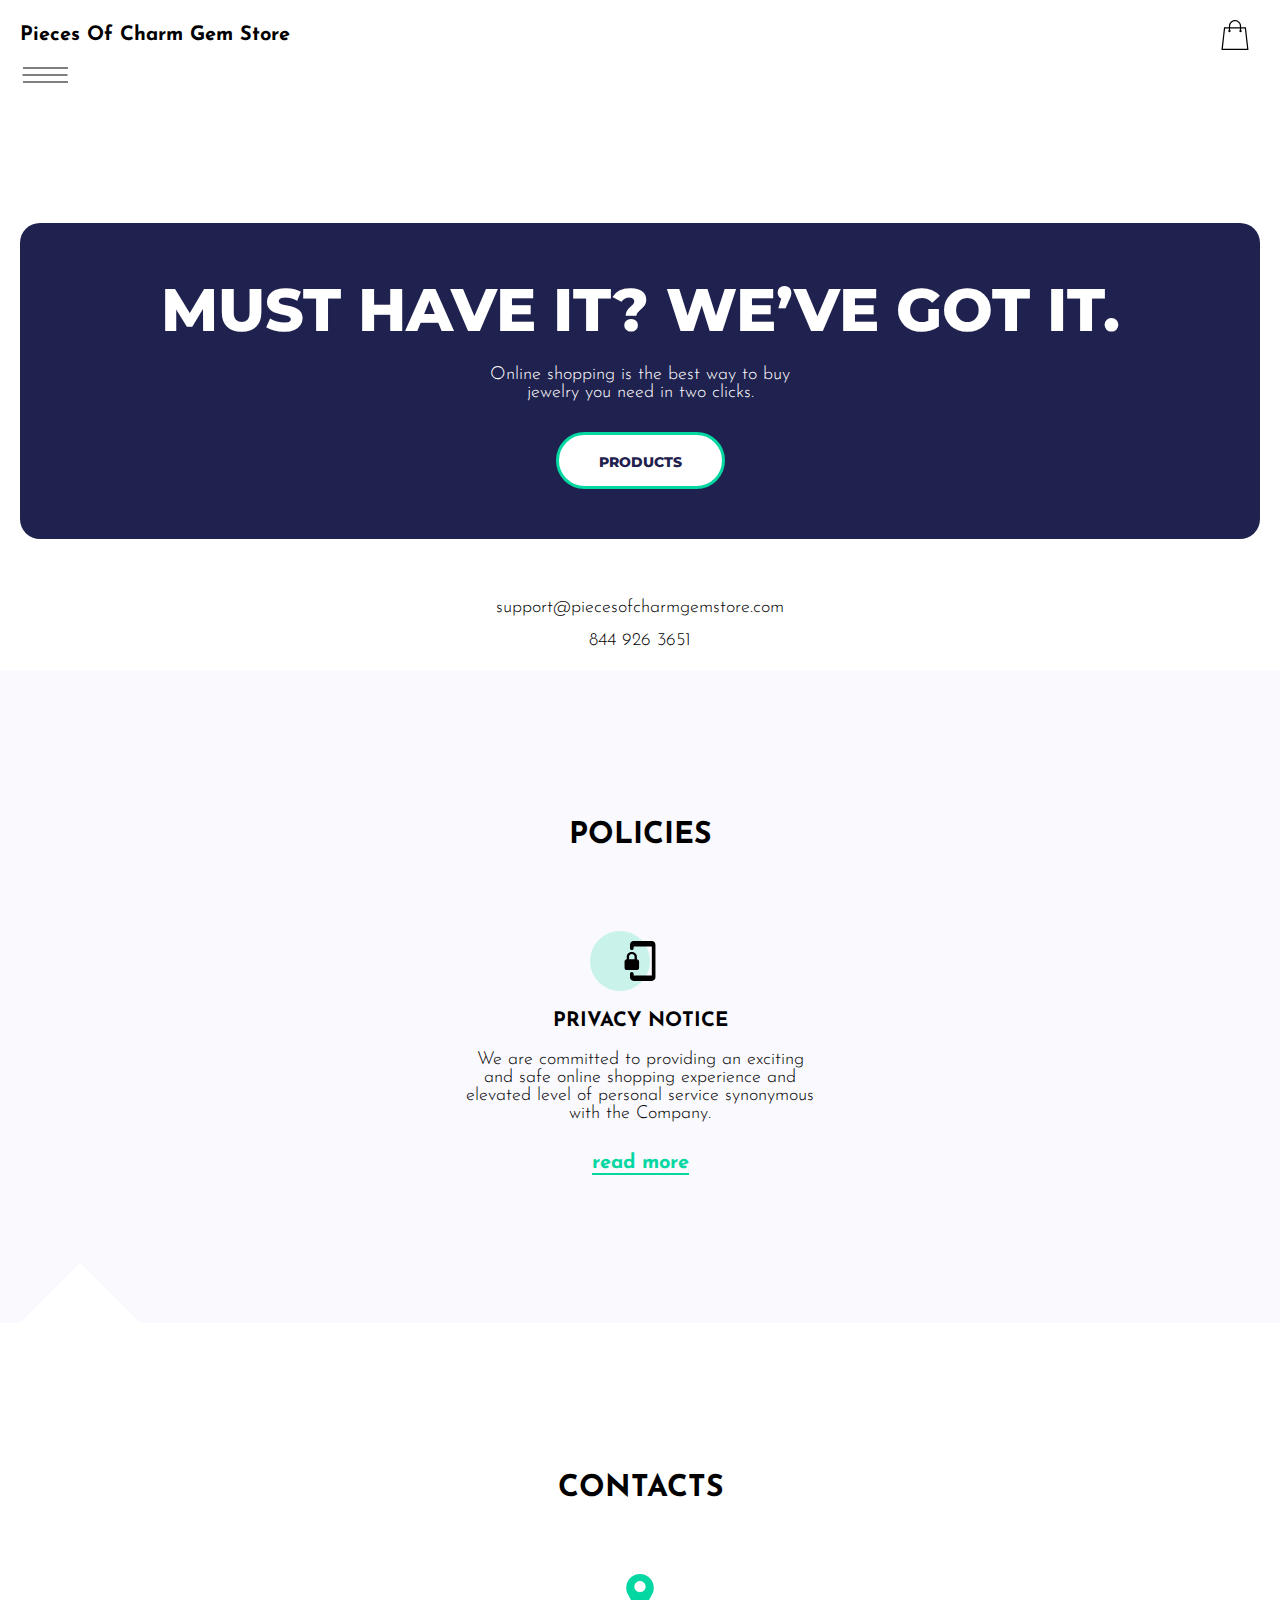
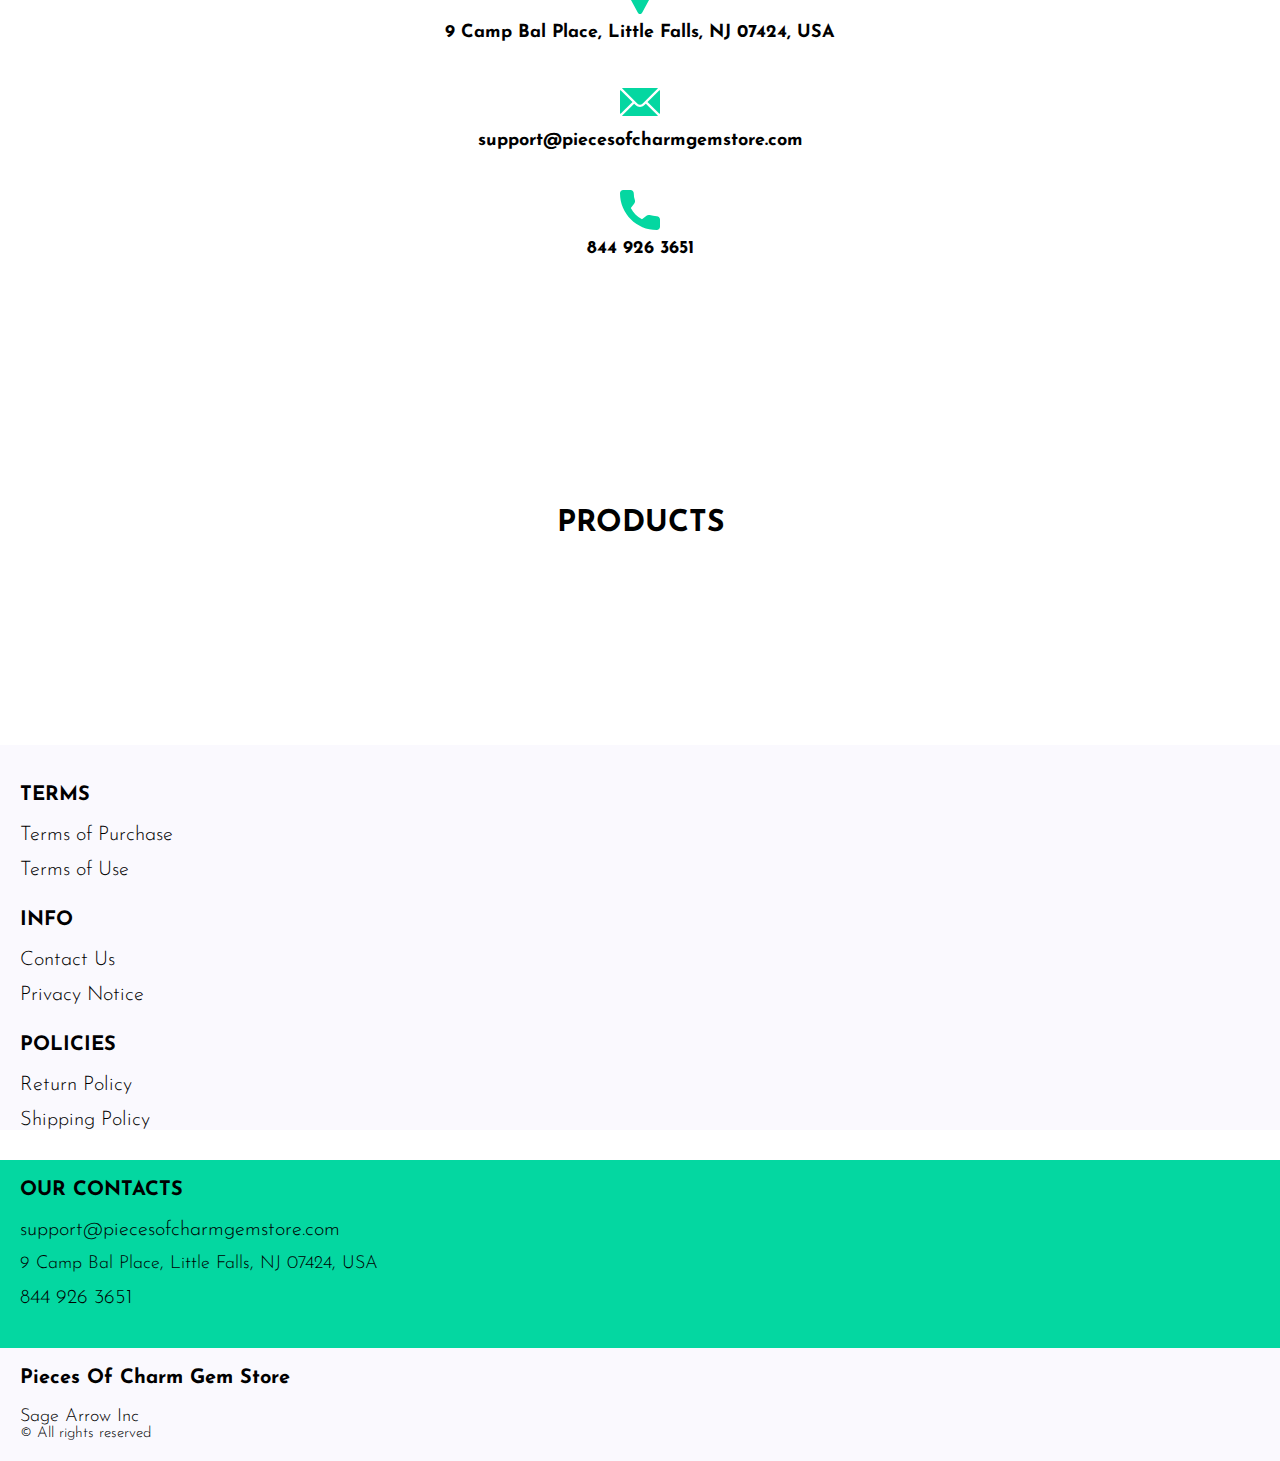
==== commit 917ae984: "Shop.html changes 13.03.24" ====
--- a/index.html
+++ b/index.html
@@ -120,7 +120,7 @@
                 <div class="hero-box">
                   <h1 class="title js_main-title"></h1>  
                 <p class="text js_sub-title"></p>
-                <a href="./shop.html" class="btn">go to cart</a>
+                <a href="#products" class="btn">products</a>
                 </div>
              
             </div>
@@ -275,7 +275,7 @@
         
 
       <div class="container">
-      <section class="products">
+      <section class="products" id="products">
      
         <div class="products__box">
 
@@ -408,7 +408,7 @@
 
 
 
-
+ <script src="./js/jquery-3.7.1.js"></script>
   <script type='text/javascript' src='https://thebestproductmanager.com/products/prices-nxg-object'></script>
   <script type="module" src="./js/cart.js"></script>
   <script type="module" src="./js/add-to-cart.js"></script>
